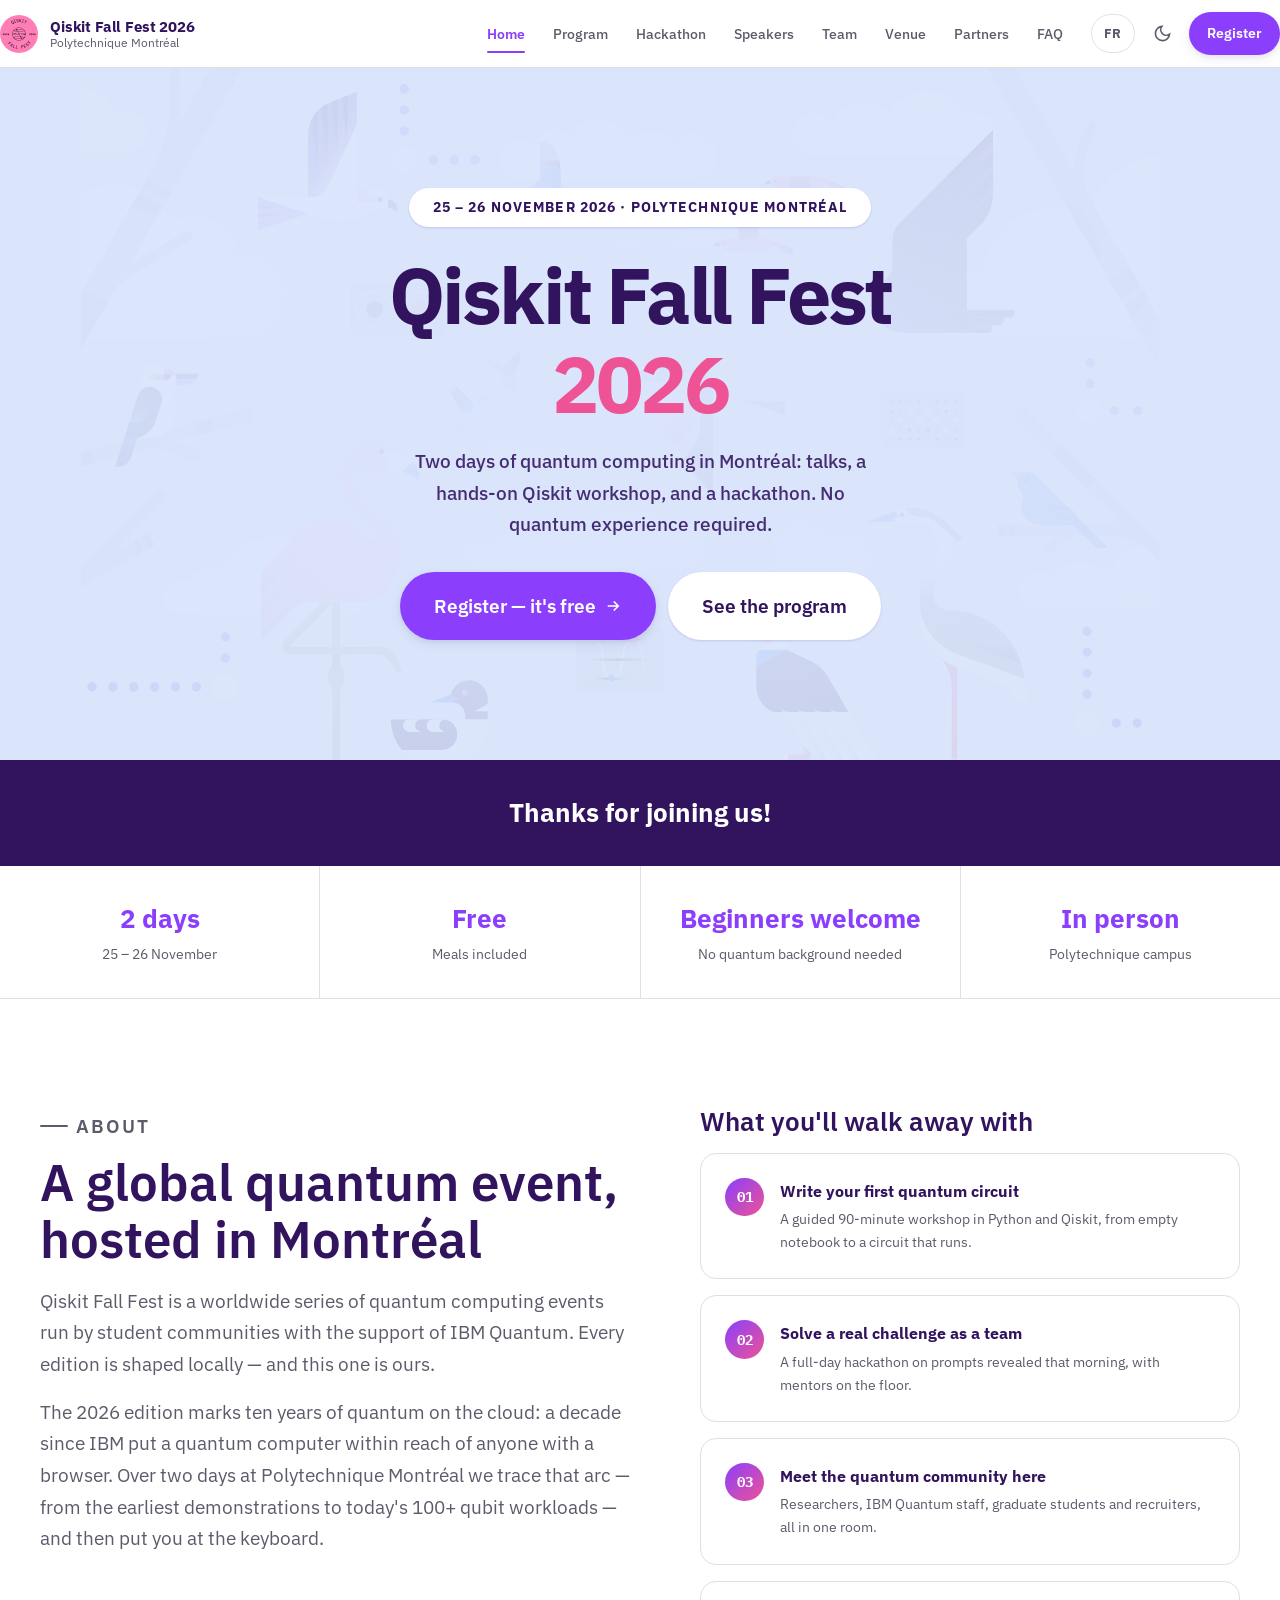
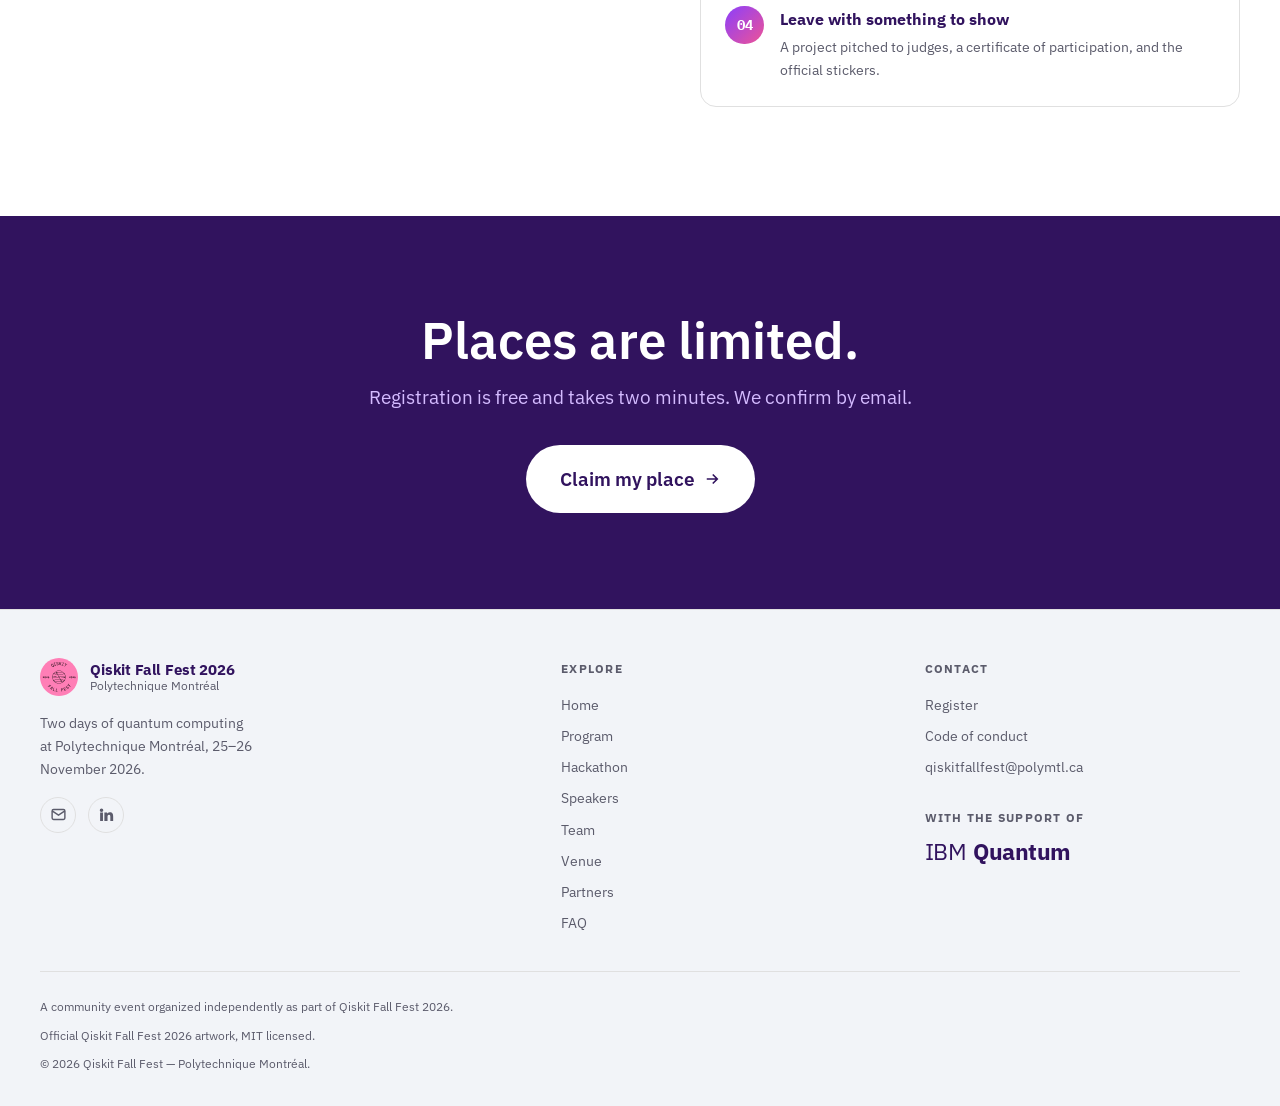
==== index.html @ 683245b4 "Qiskit Fall Fest 2026 — Polytechnique Montréal event site" ====
<!DOCTYPE html>
<html lang="fr">
<head>
<meta charset="utf-8">
<meta name="viewport" content="width=device-width, initial-scale=1">
<title>Qiskit Fall Fest 2026 — Polytechnique Montréal</title>
<meta name="description" content="Deux jours d'informatique quantique à Polytechnique Montréal, les 25 et 26 novembre 2026 : conférences, atelier Qiskit et hackathon. Gratuit, débutants bienvenus.">
<link rel="canonical" href="https://pkeyela.github.io/qiskit-fall-fest-2026/">

<meta property="og:type" content="website">
<meta property="og:site_name" content="Qiskit Fall Fest 2026 — Polytechnique Montréal">
<meta property="og:title" content="Qiskit Fall Fest 2026 — Polytechnique Montréal">
<meta property="og:description" content="25–26 novembre 2026. Conférences, atelier Qiskit et hackathon. Gratuit, débutants bienvenus.">
<meta property="og:url" content="https://pkeyela.github.io/qiskit-fall-fest-2026/">
<meta property="og:image" content="https://pkeyela.github.io/qiskit-fall-fest-2026/assets/img/og-image.png">
<meta property="og:image:width" content="1200">
<meta property="og:image:height" content="630">
<meta property="og:image:alt" content="Illustration officielle du Qiskit Fall Fest 2026 : des oiseaux stylisés en migration sur fond bleu pervenche.">
<meta property="og:locale" content="fr_CA">
<meta property="og:locale:alternate" content="en_CA">
<meta name="twitter:card" content="summary_large_image">
<meta name="twitter:title" content="Qiskit Fall Fest 2026 — Polytechnique Montréal">
<meta name="twitter:description" content="25–26 novembre 2026. Conférences, atelier Qiskit et hackathon. Gratuit.">
<meta name="twitter:image" content="https://pkeyela.github.io/qiskit-fall-fest-2026/assets/img/og-image.png">

<link rel="icon" href="favicon.ico" sizes="any">
<link rel="icon" type="image/png" sizes="32x32" href="assets/img/favicon-32.png">
<link rel="apple-touch-icon" href="assets/img/apple-touch-icon.png">
<link rel="manifest" href="site.webmanifest">
<meta name="theme-color" content="#31135e">

<link rel="preconnect" href="https://fonts.googleapis.com">
<link rel="preconnect" href="https://fonts.gstatic.com" crossorigin>
<link rel="stylesheet" href="https://fonts.googleapis.com/css2?family=IBM+Plex+Mono:wght@400;500;600&family=IBM+Plex+Sans:wght@400;500;600;700&display=swap">
<link rel="stylesheet" href="assets/css/tokens.css">
<link rel="stylesheet" href="assets/css/main.css">

<script type="application/ld+json">
{
  "@context": "https://schema.org",
  "@type": "Event",
  "name": "Qiskit Fall Fest 2026 — Polytechnique Montréal",
  "description": "Deux jours d'informatique quantique : conférences, atelier Qiskit pratique et hackathon.",
  "startDate": "2026-11-25T08:30:00-05:00",
  "endDate": "2026-11-26T18:00:00-05:00",
  "eventStatus": "https://schema.org/EventScheduled",
  "eventAttendanceMode": "https://schema.org/OfflineEventAttendanceMode",
  "image": "https://pkeyela.github.io/qiskit-fall-fest-2026/assets/img/og-image.png",
  "location": {
    "@type": "Place",
    "name": "Polytechnique Montréal",
    "address": {
      "@type": "PostalAddress",
      "streetAddress": "2500, chemin de Polytechnique",
      "addressLocality": "Montréal",
      "addressRegion": "QC",
      "postalCode": "H3T 1J4",
      "addressCountry": "CA"
    }
  },
  "organizer": { "@type": "Organization", "name": "Qiskit Fall Fest 2026 — Polytechnique Montréal" },
  "offers": {
    "@type": "Offer", "price": "0", "priceCurrency": "CAD",
    "availability": "https://schema.org/InStock",
    "url": "https://forms.cloud.microsoft/r/QdkYAQSThv",
    "validFrom": "2026-08-17T00:00:00-04:00"
  },
  "isAccessibleForFree": true,
  "inLanguage": ["fr-CA", "en-CA"]
}
</script>
</head>

<body>
<div id="site-header"></div>

<main id="main">

  <section class="hero">
    <img class="hero__bg" src="assets/img/hero.svg" alt="" aria-hidden="true" fetchpriority="high">
    <div class="hero__scrim" aria-hidden="true"></div>
    <div class="wrap hero__inner">
      <p class="hero__kicker" data-i18n="hero.kicker"></p>
      <h1 class="hero__title">
        <span data-i18n="hero.title1"></span>
        <span class="yr" data-i18n="hero.title2"></span>
      </h1>
      <p class="hero__lede" data-i18n="hero.lede"></p>
      <div class="hero__actions">
        <a class="btn btn--primary btn--lg" data-register href="#">
          <span data-i18n="hero.cta"></span>
          <svg class="arw" width="18" height="18" viewBox="0 0 24 24" fill="none" stroke="currentColor" stroke-width="2.2" aria-hidden="true"><path d="M5 12h14M13 6l6 6-6 6"/></svg>
        </a>
        <a class="btn btn--ghost btn--lg" href="program.html" data-i18n="hero.cta2"></a>
      </div>
    </div>
  </section>

  <section class="countdown" aria-labelledby="cd-title">
    <div class="wrap countdown__inner" id="countdown">
      <p class="countdown__label" id="cd-title" data-i18n="cd.title"></p>
      <div class="countdown__units">
        <div class="cd-unit"><span class="cd-unit__n" id="cd-d">—</span><span class="cd-unit__l" data-i18n="cd.days"></span></div>
        <div class="cd-unit"><span class="cd-unit__n" id="cd-h">—</span><span class="cd-unit__l" data-i18n="cd.hours"></span></div>
        <div class="cd-unit"><span class="cd-unit__n" id="cd-m">—</span><span class="cd-unit__l" data-i18n="cd.mins"></span></div>
        <div class="cd-unit"><span class="cd-unit__n" id="cd-s">—</span><span class="cd-unit__l" data-i18n="cd.secs"></span></div>
      </div>
    </div>
  </section>

  <ul class="facts">
    <li class="fact"><span class="fact__v" data-i18n="facts.days.v"></span><span class="fact__l" data-i18n="facts.days.l"></span></li>
    <li class="fact"><span class="fact__v" data-i18n="facts.cost.v"></span><span class="fact__l" data-i18n="facts.cost.l"></span></li>
    <li class="fact"><span class="fact__v" data-i18n="facts.level.v"></span><span class="fact__l" data-i18n="facts.level.l"></span></li>
    <li class="fact"><span class="fact__v" data-i18n="facts.place.v"></span><span class="fact__l" data-i18n="facts.place.l"></span></li>
  </ul>

  <section class="section">
    <div class="wrap">
      <div class="about__grid">
        <div class="about__body reveal">
          <p class="eyebrow" data-i18n="about.eyebrow"></p>
          <h2 class="section__title" data-i18n="about.title"></h2>
          <p data-i18n="about.p1"></p>
          <p data-i18n="about.p2"></p>
        </div>
        <div class="reveal">
          <h3 class="card__t" data-i18n="about.outcomes.title"></h3>
          <ul class="outcomes">
            <li class="outcome"><span class="outcome__n">01</span><div><p class="outcome__t" data-i18n="about.o1.t"></p><p class="outcome__d" data-i18n="about.o1.d"></p></div></li>
            <li class="outcome"><span class="outcome__n">02</span><div><p class="outcome__t" data-i18n="about.o2.t"></p><p class="outcome__d" data-i18n="about.o2.d"></p></div></li>
            <li class="outcome"><span class="outcome__n">03</span><div><p class="outcome__t" data-i18n="about.o3.t"></p><p class="outcome__d" data-i18n="about.o3.d"></p></div></li>
            <li class="outcome"><span class="outcome__n">04</span><div><p class="outcome__t" data-i18n="about.o4.t"></p><p class="outcome__d" data-i18n="about.o4.d"></p></div></li>
          </ul>
        </div>
      </div>
    </div>
  </section>

</main>

<div id="site-footer"></div>

<script src="assets/js/content.js"></script>
<script src="assets/js/layout.js"></script>
<script src="assets/js/i18n.js"></script>
<script src="assets/js/main.js"></script>
</body>
</html>
---- assets/css/tokens.css ----
/* =========================================================================
   Qiskit Fall Fest 2026 — Polytechnique Montréal
   Design tokens.  Palette extracted directly from the official 2026
   illustration set (IBM Carbon), so the site is continuous with the artwork.
   ========================================================================= */

:root {
  /* ---- Brand ramp (from the official SVGs) ---------------------------- */
  --ff-purple-90: #31135e;   /* primary — headings, hero type            */
  --ff-purple-80: #451b83;
  --ff-purple-70: #6929c4;
  --ff-purple-60: #8b3ffc;   /* interactive purple                       */
  --ff-purple-50: #a56eff;
  --ff-purple-40: #be95ff;
  --ff-purple-30: #d4bbff;

  --ff-magenta-60: #ee5396;
  --ff-pink-50:    #ff7eb6;  /* signature accent                         */
  --ff-pink-40:    #ffafd2;
  --ff-pink-30:    #f5abd8;

  --ff-blue-60: #0f62fe;     /* IBM blue                                 */
  --ff-blue-50: #4589ff;
  --ff-peri-60: #9daede;
  --ff-peri-40: #bdcdef;
  --ff-peri-20: #dae5fc;     /* hero ground                              */

  --ff-gray-90: #343a3f;
  --ff-gray-50: #a8a8a8;
  --ff-gray-20: #e0e0e0;
  --ff-gray-10: #f4f4f4;
  --ff-cool-10: #f2f4f8;
  --ff-white:   #ffffff;

  /* ---- Semantic (light) ------------------------------------------------ */
  --bg:            var(--ff-white);
  --bg-alt:        var(--ff-cool-10);
  --bg-sunken:     var(--ff-peri-20);
  --bg-inverse:    var(--ff-purple-90);
  --surface:       var(--ff-white);
  --surface-hover: var(--ff-gray-10);

  --text:          var(--ff-purple-90);
  --text-muted:    #5b5b6b;
  --text-inverse:  var(--ff-white);
  --text-on-accent:var(--ff-white);

  --border:        var(--ff-gray-20);
  --border-strong: var(--ff-peri-60);

  --accent:        var(--ff-purple-60);
  --accent-hover:  var(--ff-purple-70);
  --accent-2:      var(--ff-magenta-60);
  --accent-3:      var(--ff-blue-60);

  --focus:         var(--ff-blue-60);

  --day1:          var(--ff-purple-60);
  --day2:          var(--ff-magenta-60);

  /* ---- Type ------------------------------------------------------------ */
  --font-sans: "IBM Plex Sans", "Segoe UI", system-ui, -apple-system, sans-serif;
  --font-mono: "IBM Plex Mono", ui-monospace, "Cascadia Code", Consolas, monospace;

  /* Fluid scale — clamp(min, preferred, max) */
  --fs-xs:   0.78rem;
  --fs-sm:   0.875rem;
  --fs-base: 1rem;
  --fs-md:   clamp(1.05rem, 0.99rem + 0.3vw, 1.2rem);
  --fs-lg:   clamp(1.25rem, 1.1rem + 0.7vw, 1.6rem);
  --fs-xl:   clamp(1.6rem, 1.3rem + 1.4vw, 2.3rem);
  --fs-2xl:  clamp(2rem, 1.5rem + 2.4vw, 3.2rem);
  --fs-3xl:  clamp(2.5rem, 1.6rem + 4.2vw, 5rem);

  --lh-tight: 1.12;
  --lh-snug:  1.3;
  --lh-body:  1.65;

  /* ---- Space (4px base) ------------------------------------------------ */
  --sp-1: 0.25rem;  --sp-2: 0.5rem;   --sp-3: 0.75rem;  --sp-4: 1rem;
  --sp-5: 1.5rem;   --sp-6: 2rem;     --sp-7: 3rem;     --sp-8: 4rem;
  --sp-9: 6rem;     --sp-10: 8rem;

  --section-y: clamp(3.5rem, 2rem + 6vw, 7rem);

  /* ---- Shape & depth --------------------------------------------------- */
  --r-sm: 4px;  --r-md: 8px;  --r-lg: 16px;  --r-xl: 24px;  --r-pill: 999px;

  --shadow-sm: 0 1px 2px rgba(49, 19, 94, .06), 0 1px 3px rgba(49, 19, 94, .08);
  --shadow-md: 0 4px 12px rgba(49, 19, 94, .08), 0 2px 4px rgba(49, 19, 94, .06);
  --shadow-lg: 0 12px 32px rgba(49, 19, 94, .12), 0 4px 8px rgba(49, 19, 94, .06);

  --maxw: 1200px;
  --maxw-prose: 68ch;

  --ease: cubic-bezier(.2, .7, .3, 1);
  --dur: 220ms;

  --header-h: 68px;
}

/* ---- Dark theme --------------------------------------------------------
   Explicit choice wins; otherwise follow the OS.  Every token below is a
   REDEFINITION of one declared above, so nothing is dark-only.            */
@media (prefers-color-scheme: dark) {
  :root:not([data-theme="light"]) {
    --bg:            #16091f;
    --bg-alt:        #1e0f2b;
    --bg-sunken:     #241338;
    --bg-inverse:    #0d0514;
    --surface:       #22112f;
    --surface-hover: #2d1740;

    --text:          #f2ecff;
    --text-muted:    #b6a8c9;
    --text-inverse:  #16091f;

    --border:        #3b2352;
    --border-strong: var(--ff-purple-50);

    --accent:        var(--ff-purple-50);
    --accent-hover:  var(--ff-purple-40);
    --accent-2:      var(--ff-pink-50);
    --accent-3:      var(--ff-blue-50);

    --focus:         var(--ff-pink-50);

    --day1:          var(--ff-purple-50);
    --day2:          var(--ff-pink-50);

    --shadow-sm: 0 1px 2px rgba(0, 0, 0, .4);
    --shadow-md: 0 4px 12px rgba(0, 0, 0, .45);
    --shadow-lg: 0 12px 32px rgba(0, 0, 0, .55);
  }
}

:root[data-theme="dark"] {
  --bg:            #16091f;
  --bg-alt:        #1e0f2b;
  --bg-sunken:     #241338;
  --bg-inverse:    #0d0514;
  --surface:       #22112f;
  --surface-hover: #2d1740;

  --text:          #f2ecff;
  --text-muted:    #b6a8c9;
  --text-inverse:  #16091f;

  --border:        #3b2352;
  --border-strong: var(--ff-purple-50);

  --accent:        var(--ff-purple-50);
  --accent-hover:  var(--ff-purple-40);
  --accent-2:      var(--ff-pink-50);
  --accent-3:      var(--ff-blue-50);

  --focus:         var(--ff-pink-50);

  --day1:          var(--ff-purple-50);
  --day2:          var(--ff-pink-50);

  --shadow-sm: 0 1px 2px rgba(0, 0, 0, .4);
  --shadow-md: 0 4px 12px rgba(0, 0, 0, .45);
  --shadow-lg: 0 12px 32px rgba(0, 0, 0, .55);
}
---- assets/css/main.css ----
/* =========================================================================
   Qiskit Fall Fest 2026 — Polytechnique Montréal
   Main stylesheet.  Depends on tokens.css.
   ========================================================================= */

/* ---------- Reset ------------------------------------------------------- */
*, *::before, *::after { box-sizing: border-box; }
* { margin: 0; }
html { -webkit-text-size-adjust: 100%; scroll-behavior: smooth; scroll-padding-top: calc(var(--header-h) + 1rem); }
img, svg, video, iframe { display: block; max-width: 100%; }
img, svg, video { height: auto; }
input, button, textarea, select { font: inherit; color: inherit; }
button { background: none; border: 0; cursor: pointer; }
a { color: inherit; }
ul, ol { list-style: none; padding: 0; }
h1, h2, h3, h4 { text-wrap: balance; line-height: var(--lh-tight); font-weight: 600; }
p { text-wrap: pretty; }

body {
  font-family: var(--font-sans);
  font-size: var(--fs-base);
  line-height: var(--lh-body);
  color: var(--text);
  background: var(--bg);
  -webkit-font-smoothing: antialiased;
  overflow-x: hidden;
  display: flex; flex-direction: column; min-height: 100dvh;
}
main { flex: 1 0 auto; }

/* ---------- Accessibility ---------------------------------------------- */
:focus-visible { outline: 3px solid var(--focus); outline-offset: 2px; border-radius: var(--r-sm); }
:focus:not(:focus-visible) { outline: none; }

.skip-link {
  position: absolute; left: 0; top: 0; z-index: 200;
  transform: translateY(-120%);
  background: var(--accent); color: #fff;
  padding: var(--sp-3) var(--sp-5);
  font-weight: 600; text-decoration: none;
  border-radius: 0 0 var(--r-md) 0;
  transition: transform var(--dur) var(--ease);
}
.skip-link:focus { transform: translateY(0); }

.sr-only {
  position: absolute; width: 1px; height: 1px; padding: 0;
  overflow: hidden; clip: rect(0 0 0 0); white-space: nowrap; border: 0;
}

/* ---------- Layout ------------------------------------------------------ */
.wrap { width: min(100% - 2.5rem, var(--maxw)); margin-inline: auto; }
.section { padding-block: var(--section-y); position: relative; }
.section--alt { background: var(--bg-alt); }
.section--sunken { background: var(--bg-sunken); }
.section--tight { padding-block: var(--sp-7); }
.prose { max-width: var(--maxw-prose); }

.eyebrow {
  display: inline-flex; align-items: center; gap: var(--sp-2);
  font-size: var(--fs-sm); font-weight: 600; letter-spacing: .1em;
  text-transform: uppercase; color: var(--accent-2);
  margin-bottom: var(--sp-3);
}
.eyebrow::before { content: ""; width: 1.75rem; height: 2px; background: currentColor; border-radius: 2px; }

.section__title { font-size: var(--fs-2xl); margin-bottom: var(--sp-4); }
.section__lede { font-size: var(--fs-md); color: var(--text-muted); max-width: var(--maxw-prose); }
.section__head { margin-bottom: var(--sp-7); }

/* ---------- Buttons ----------------------------------------------------- */
.btn {
  display: inline-flex; align-items: center; justify-content: center; gap: var(--sp-2);
  padding: var(--sp-3) var(--sp-5);
  font-weight: 600; font-size: var(--fs-base);
  text-decoration: none; border-radius: var(--r-pill);
  border: 2px solid transparent;
  transition: background var(--dur) var(--ease), color var(--dur) var(--ease),
              transform var(--dur) var(--ease), box-shadow var(--dur) var(--ease),
              border-color var(--dur) var(--ease);
  white-space: nowrap;
}
.btn:hover { transform: translateY(-2px); }
.btn:active { transform: translateY(0); }
.btn--primary { background: var(--accent); color: #fff; box-shadow: var(--shadow-md); }
.btn--primary:hover { background: var(--accent-hover); box-shadow: var(--shadow-lg); }
.btn--ghost { border-color: var(--border-strong); color: var(--text); background: var(--surface); }
.btn--ghost:hover { background: var(--text); color: var(--bg); border-color: var(--text); }
.btn--on-dark { background: #fff; color: var(--ff-purple-90); }
.btn--on-dark:hover { background: var(--ff-pink-40); color: var(--ff-purple-90); }
.btn--lg { padding: var(--sp-4) var(--sp-6); font-size: var(--fs-md); }
.btn--sm { padding: var(--sp-2) var(--sp-4); font-size: var(--fs-sm); }
.btn .arw { transition: transform var(--dur) var(--ease); }
.btn:hover .arw { transform: translateX(3px); }

/* ---------- Header ------------------------------------------------------ */
.header {
  position: sticky; top: 0; z-index: 100;
  height: var(--header-h);
  display: flex; align-items: center;
  background: color-mix(in srgb, var(--bg) 88%, transparent);
  backdrop-filter: blur(14px) saturate(1.4);
  -webkit-backdrop-filter: blur(14px) saturate(1.4);
  border-bottom: 1px solid var(--border);
  transition: box-shadow var(--dur) var(--ease);
}
.header.is-stuck { box-shadow: var(--shadow-sm); }
.header__inner { display: flex; align-items: center; gap: var(--sp-5); width: 100%; }

.brand { display: flex; align-items: center; gap: var(--sp-3); text-decoration: none; flex-shrink: 0; }
/* The badge is a circular vector with transparent corners — no background,
   no border-radius, nothing behind it. */
.brand__mark { width: 38px; height: 38px; background: none; border: 0; }
.brand__txt { display: flex; flex-direction: column; line-height: 1.15; }
.brand__t { font-weight: 700; font-size: 0.95rem; letter-spacing: -.01em; }
.brand__s { font-size: 0.72rem; color: var(--text-muted); }
.brand--footer { margin-bottom: var(--sp-4); }

.nav { margin-left: auto; display: flex; align-items: center; gap: var(--sp-4); }
.nav__list { display: flex; align-items: center; gap: var(--sp-1); }
.nav__tools { display: flex; align-items: center; gap: var(--sp-2); }
.nav__link {
  display: block; padding: var(--sp-2) var(--sp-3);
  font-size: 0.9rem; font-weight: 500; text-decoration: none;
  border-radius: var(--r-sm); color: var(--text-muted);
  transition: color var(--dur) var(--ease), background var(--dur) var(--ease);
  position: relative;
}
.nav__link:hover { color: var(--text); background: var(--surface-hover); }
.nav__link[aria-current="page"] { color: var(--accent); font-weight: 600; }
.nav__link[aria-current="page"]::after {
  content: ""; position: absolute; left: var(--sp-3); right: var(--sp-3); bottom: 0;
  height: 2px; border-radius: 2px; background: var(--accent);
}

.icon-btn {
  display: grid; place-items: center;
  width: 38px; height: 38px; border-radius: var(--r-pill);
  color: var(--text-muted);
  transition: background var(--dur) var(--ease), color var(--dur) var(--ease);
}
.icon-btn:hover { background: var(--surface-hover); color: var(--text); }

.lang-btn {
  font-size: 0.8rem; font-weight: 700; letter-spacing: .04em;
  padding: var(--sp-2) var(--sp-3); border-radius: var(--r-pill);
  border: 1.5px solid var(--border); color: var(--text-muted);
  transition: all var(--dur) var(--ease);
}
.lang-btn:hover { border-color: var(--accent); color: var(--accent); }
.burger { display: none; }

/* =========================================================================
   HERO  — legibility first.
   The illustration is a faint TEXTURE, not a competing image: it sits at low
   opacity under a solid wash, and the type sits on its own calm panel.
   ========================================================================= */
.hero {
  position: relative;
  background: var(--hero-ground, var(--ff-peri-20));
  overflow: hidden; isolation: isolate;
  padding-block: clamp(3.5rem, 2rem + 7vw, 7.5rem);
}
.hero__bg {
  position: absolute; inset: 0; z-index: -3;
  width: 100%; height: 100%; object-fit: cover; object-position: center;
  opacity: .30;                       /* ← was fully opaque; this is the fix */
  filter: saturate(.85);
}
.hero__scrim {
  position: absolute; inset: 0; z-index: -2;
  background:
    radial-gradient(120% 90% at 50% 45%,
      color-mix(in srgb, var(--hero-ground, var(--ff-peri-20)) 96%, transparent) 0%,
      color-mix(in srgb, var(--hero-ground, var(--ff-peri-20)) 72%, transparent) 52%,
      color-mix(in srgb, var(--hero-ground, var(--ff-peri-20)) 40%, transparent) 100%);
}
.hero__inner { text-align: center; position: relative; }

.hero__kicker {
  display: inline-block;
  font-size: var(--fs-sm); font-weight: 700; letter-spacing: .08em;
  text-transform: uppercase;
  color: var(--ff-purple-90);
  background: #fff;
  padding: var(--sp-2) var(--sp-5); border-radius: var(--r-pill);
  box-shadow: var(--shadow-sm);
  margin-bottom: var(--sp-5);
}
.hero__title {
  font-size: var(--fs-3xl); font-weight: 700; letter-spacing: -.035em;
  color: var(--ff-purple-90); margin-bottom: var(--sp-4);
}
.hero__title span { display: block; }
.hero__title .yr { color: var(--ff-magenta-60); }
.hero__lede {
  font-size: var(--fs-md);
  color: color-mix(in srgb, var(--ff-purple-90) 88%, transparent);
  max-width: 44ch; margin: 0 auto var(--sp-6); font-weight: 500;
}
.hero__actions { display: flex; flex-wrap: wrap; gap: var(--sp-3); justify-content: center; }
.hero .btn--ghost { color: var(--ff-purple-90); background: #fff; border-color: transparent; box-shadow: var(--shadow-sm); }
.hero .btn--ghost:hover { background: var(--ff-purple-90); color: #fff; }

/* Dark theme: dim the artwork much further and swap the ground. */
:root[data-theme="dark"] .hero { --hero-ground: #1b0c26; }
:root[data-theme="dark"] .hero__bg { opacity: .16; }
:root[data-theme="dark"] .hero__kicker { background: var(--surface); color: var(--text); }
:root[data-theme="dark"] .hero__title { color: var(--text); }
:root[data-theme="dark"] .hero__title .yr { color: var(--ff-pink-50); }
:root[data-theme="dark"] .hero__lede { color: var(--text-muted); }
:root[data-theme="dark"] .hero .btn--ghost { background: var(--surface); color: var(--text); }
@media (prefers-color-scheme: dark) {
  :root:not([data-theme="light"]) .hero { --hero-ground: #1b0c26; }
  :root:not([data-theme="light"]) .hero__bg { opacity: .16; }
  :root:not([data-theme="light"]) .hero__kicker { background: var(--surface); color: var(--text); }
  :root:not([data-theme="light"]) .hero__title { color: var(--text); }
  :root:not([data-theme="light"]) .hero__title .yr { color: var(--ff-pink-50); }
  :root:not([data-theme="light"]) .hero__lede { color: var(--text-muted); }
  :root:not([data-theme="light"]) .hero .btn--ghost { background: var(--surface); color: var(--text); }
}

/* ---------- Page hero (sub-pages) --------------------------------------- */
.page-hero {
  position: relative; overflow: hidden; isolation: isolate;
  background: var(--bg-alt);
  border-bottom: 1px solid var(--border);
  padding-block: clamp(2.5rem, 1.5rem + 4vw, 4.5rem);
}
.page-hero__bg {
  position: absolute; inset: 0; z-index: -2;
  width: 100%; height: 100%; object-fit: cover; opacity: .12;
}
.page-hero h1 { font-size: var(--fs-2xl); margin-bottom: var(--sp-3); }
.page-hero .section__lede { margin-bottom: 0; }

/* ---------- Countdown --------------------------------------------------- */
.countdown { background: var(--bg-inverse); color: #fff; padding-block: var(--sp-6); }
.countdown__inner { display: flex; flex-wrap: wrap; align-items: center; justify-content: center; gap: var(--sp-4) var(--sp-7); }
.countdown__label { font-size: var(--fs-sm); letter-spacing: .1em; text-transform: uppercase; color: var(--ff-pink-40); font-weight: 700; }
.countdown__done { font-size: var(--fs-lg); font-weight: 700; color: #fff; }
.countdown__units { display: flex; gap: var(--sp-5); }
.cd-unit { text-align: center; min-width: 4.2rem; }
.cd-unit__n {
  display: block; font-family: var(--font-mono);
  font-size: clamp(1.7rem, 1.2rem + 1.8vw, 2.6rem); font-weight: 600;
  line-height: 1; font-variant-numeric: tabular-nums;
}
.cd-unit__l { font-size: var(--fs-xs); text-transform: uppercase; letter-spacing: .08em; color: var(--ff-purple-30); }

/* ---------- Facts ------------------------------------------------------- */
.facts { display: grid; grid-template-columns: repeat(auto-fit, minmax(210px, 1fr)); gap: 1px; background: var(--border); border-bottom: 1px solid var(--border); }
.fact { background: var(--bg); padding: var(--sp-6) var(--sp-5); text-align: center; }
.fact__v { font-size: var(--fs-lg); font-weight: 700; color: var(--accent); display: block; }
.fact__l { font-size: var(--fs-sm); color: var(--text-muted); }

/* ---------- About / outcomes -------------------------------------------- */
.about__grid { display: grid; gap: var(--sp-7); grid-template-columns: 1fr; }
@media (min-width: 900px) { .about__grid { grid-template-columns: 1.05fr .95fr; gap: var(--sp-8); } }
.about__body p + p { margin-top: var(--sp-4); }
.about__body p { font-size: var(--fs-md); color: var(--text-muted); }

.outcomes { display: grid; gap: var(--sp-4); }
.outcome {
  display: grid; grid-template-columns: auto 1fr; gap: var(--sp-4);
  padding: var(--sp-5); background: var(--surface);
  border: 1px solid var(--border); border-radius: var(--r-lg);
  transition: transform var(--dur) var(--ease), box-shadow var(--dur) var(--ease), border-color var(--dur) var(--ease);
}
.outcome:hover { transform: translateY(-3px); box-shadow: var(--shadow-md); border-color: var(--border-strong); }
.outcome__n {
  display: grid; place-items: center;
  width: 2.4rem; height: 2.4rem; border-radius: var(--r-pill);
  background: linear-gradient(135deg, var(--ff-purple-60), var(--ff-magenta-60));
  color: #fff; font-weight: 700; font-family: var(--font-mono); font-size: 0.9rem;
}
.outcome__t { font-size: var(--fs-base); font-weight: 700; margin-bottom: var(--sp-1); }
.outcome__d { font-size: var(--fs-sm); color: var(--text-muted); }

/* ---------- Program ----------------------------------------------------- */
.days { display: grid; gap: var(--sp-8); grid-template-columns: 1fr; }
@media (min-width: 1000px) { .days { grid-template-columns: 1fr 1fr; gap: var(--sp-7); } }

.day { --dc: var(--accent); }
.day--1 { --dc: var(--day1); }
.day--2 { --dc: var(--day2); }
.day__title {
  font-size: var(--fs-lg); margin-bottom: var(--sp-5);
  display: flex; align-items: center; gap: var(--sp-3); flex-wrap: wrap;
  padding-bottom: var(--sp-3); border-bottom: 2px solid var(--dc);
}
.day__title::before { content: ""; width: 11px; height: 11px; border-radius: 50%; background: var(--dc); flex-shrink: 0; }

.timeline { position: relative; }
.slot {
  display: grid; gap: var(--sp-2) var(--sp-5);
  grid-template-columns: 1fr;
  padding: var(--sp-4) var(--sp-4) var(--sp-4) var(--sp-6);
  border-left: 2px solid var(--border);
  position: relative;
  transition: background var(--dur) var(--ease);
}
.slot:hover { background: var(--surface-hover); }
.slot::before {
  content: ""; position: absolute; left: -7px; top: calc(var(--sp-4) + .5rem);
  width: 12px; height: 12px; border-radius: 50%;
  background: var(--bg); border: 3px solid var(--dc);
}
.slot--break::before { border-color: var(--ff-gray-50); }
.slot--break .slot__t { color: var(--text-muted); font-weight: 600; }
@media (min-width: 620px) { .slot { grid-template-columns: 8.5rem 1fr; align-items: start; } }

.slot__time { padding-top: .1rem; }
.slot__hrs {
  display: block; font-family: var(--font-mono); font-size: var(--fs-sm);
  font-weight: 500; font-variant-numeric: tabular-nums; color: var(--text);
}
.slot__dur { display: block; font-size: var(--fs-xs); color: var(--text-muted); }
.slot__tags { display: flex; flex-wrap: wrap; gap: var(--sp-2); margin-bottom: var(--sp-2); }
.slot__t { font-size: var(--fs-base); font-weight: 700; margin-bottom: var(--sp-1); }
.slot__d { font-size: var(--fs-sm); color: var(--text-muted); }

.chip {
  display: inline-block; font-size: var(--fs-xs); font-weight: 700;
  letter-spacing: .05em; text-transform: uppercase;
  padding: .1rem var(--sp-2); border-radius: var(--r-sm);
  background: color-mix(in srgb, var(--dc, var(--accent)) 15%, transparent);
  color: var(--dc, var(--accent));
}
.chip--tbc { background: color-mix(in srgb, var(--ff-magenta-60) 16%, transparent); color: var(--ff-magenta-60); }
:root[data-theme="dark"] .chip--tbc { color: var(--ff-pink-50); }

/* ---------- Add-to-calendar menu ---------------------------------------- */
.cal { position: relative; display: inline-block; }
.cal__list {
  position: absolute; top: calc(100% + var(--sp-2)); left: 0; z-index: 50;
  min-width: 16rem; padding: var(--sp-2);
  background: var(--surface); border: 1px solid var(--border);
  border-radius: var(--r-md); box-shadow: var(--shadow-lg);
}
.cal__list li + li { margin-top: 2px; }
.cal__item {
  display: flex; align-items: center; gap: var(--sp-3); width: 100%;
  padding: var(--sp-3) var(--sp-3); border-radius: var(--r-sm);
  font-size: var(--fs-sm); text-align: left; text-decoration: none; color: var(--text);
  transition: background var(--dur) var(--ease);
}
.cal__item:hover { background: var(--surface-hover); }
.cal__item svg { flex-shrink: 0; color: var(--accent); }

/* ---------- Cards / hackathon ------------------------------------------- */
.grid-2 { display: grid; gap: var(--sp-6); grid-template-columns: 1fr; }
@media (min-width: 860px) { .grid-2 { grid-template-columns: 1fr 1fr; } }
.card { background: var(--surface); border: 1px solid var(--border); border-radius: var(--r-lg); padding: var(--sp-6); }
.card__t { font-size: var(--fs-lg); margin-bottom: var(--sp-4); }
.ticks li { display: grid; grid-template-columns: auto 1fr; gap: var(--sp-3); padding-block: var(--sp-2); font-size: var(--fs-sm); }
.ticks svg { color: var(--accent-2); margin-top: .35rem; }

.criteria { display: grid; gap: var(--sp-4); grid-template-columns: repeat(auto-fit, minmax(150px, 1fr)); }
.crit { padding: var(--sp-4); border-radius: var(--r-md); background: var(--bg-alt); border: 1px solid var(--border); }
.crit__t { font-size: var(--fs-sm); font-weight: 700; margin-bottom: var(--sp-1); }
.crit__d { font-size: var(--fs-xs); color: var(--text-muted); }

.callout {
  margin-top: var(--sp-5); padding: var(--sp-4) var(--sp-5);
  border-left: 4px solid var(--accent-2); border-radius: 0 var(--r-md) var(--r-md) 0;
  background: color-mix(in srgb, var(--accent-2) 8%, transparent);
  font-size: var(--fs-sm);
}

/* ---------- People ------------------------------------------------------ */
.people { display: grid; gap: var(--sp-5); grid-template-columns: repeat(auto-fill, minmax(180px, 1fr)); }
.person { text-align: center; }
.person__link { text-decoration: none; display: block; }
.person__media {
  position: relative; width: 100%; aspect-ratio: 1;
  border-radius: var(--r-lg); overflow: hidden;
  margin-bottom: var(--sp-3);
  border: 1px solid var(--border);
  background: var(--surface);
}
.person__media img { width: 100%; height: 100%; object-fit: cover; }
.person__media--ph {
  background: linear-gradient(145deg, var(--ff-purple-60), var(--ff-magenta-60));
  border-color: transparent;
}
.person__media--ph img {
  object-fit: contain; padding: 24%;
  filter: brightness(0) invert(1);   /* black silhouette → clean white */
  opacity: .78;
}
.person__link:hover .person__media { border-color: var(--accent); box-shadow: var(--shadow-md); }
.person__n { font-size: var(--fs-base); font-weight: 700; }
.person__n--tba { color: var(--text-muted); font-weight: 600; font-style: italic; }
.person__r { font-size: var(--fs-sm); color: var(--text-muted); }

/* ---------- Venue ------------------------------------------------------- */
.venue__grid { display: grid; gap: var(--sp-7); grid-template-columns: 1fr; }
@media (min-width: 900px) { .venue__grid { grid-template-columns: 1fr 1fr; align-items: start; } }
.addr { font-style: normal; font-size: var(--fs-md); line-height: 1.5; margin-bottom: var(--sp-5); }
.travel { display: grid; gap: var(--sp-4); }
.travel__i { display: grid; grid-template-columns: auto 1fr; gap: var(--sp-4); }
.travel__ico { display: grid; place-items: center; width: 2.3rem; height: 2.3rem; border-radius: var(--r-md); background: var(--bg-alt); color: var(--accent); }
.travel__t { font-weight: 700; font-size: var(--fs-sm); }
.travel__d { font-size: var(--fs-sm); color: var(--text-muted); }
.map-embed { width: 100%; aspect-ratio: 4/3; border: 0; border-radius: var(--r-lg); box-shadow: var(--shadow-md); background: var(--bg-alt); }

/* ---------- Partners ---------------------------------------------------- */
.logos { display: flex; flex-wrap: wrap; gap: var(--sp-5); align-items: center; }
.logos a, .logos div { display: grid; place-items: center; min-width: 150px; min-height: 74px; padding: var(--sp-4); background: var(--surface); border: 1px solid var(--border); border-radius: var(--r-md); }
.logos img { max-height: 44px; width: auto; }

.tba {
  display: grid; place-items: center; gap: var(--sp-4);
  padding: var(--sp-8) var(--sp-5); text-align: center;
  border: 2px dashed var(--border); border-radius: var(--r-lg);
  color: var(--text-muted);
}
.tba img { width: 92px; opacity: .85; }

.spon-cta {
  margin-top: var(--sp-7); padding: var(--sp-7);
  border-radius: var(--r-xl); text-align: center;
  background: linear-gradient(135deg, var(--ff-purple-70), var(--ff-magenta-60));
  color: #fff;
}
.spon-cta h2, .spon-cta h3 { font-size: var(--fs-xl); margin-bottom: var(--sp-2); }
.spon-cta p { opacity: .93; margin-bottom: var(--sp-5); max-width: 52ch; margin-inline: auto; }

/* ---------- FAQ --------------------------------------------------------- */
.faq { max-width: 62rem; }
.faq details { border-bottom: 1px solid var(--border); }
.faq summary {
  display: flex; align-items: center; justify-content: space-between; gap: var(--sp-4);
  padding: var(--sp-5) 0; cursor: pointer; list-style: none;
  font-size: var(--fs-md); font-weight: 600;
  transition: color var(--dur) var(--ease);
}
.faq summary::-webkit-details-marker { display: none; }
.faq summary:hover { color: var(--accent); }
.faq summary::after {
  content: ""; flex-shrink: 0; width: 11px; height: 11px;
  border-right: 2.5px solid currentColor; border-bottom: 2.5px solid currentColor;
  transform: rotate(45deg) translate(-2px, -2px);
  transition: transform var(--dur) var(--ease);
}
.faq details[open] summary::after { transform: rotate(225deg) translate(-2px, -2px); }
.faq details p { padding-bottom: var(--sp-5); color: var(--text-muted); max-width: var(--maxw-prose); }

/* ---------- Final CTA --------------------------------------------------- */
.cta { text-align: center; background: var(--bg-inverse); color: #fff; padding-block: var(--sp-9); }
.cta h2 { font-size: var(--fs-2xl); margin-bottom: var(--sp-3); }
.cta p { color: var(--ff-purple-30); margin-bottom: var(--sp-6); font-size: var(--fs-md); }

/* ---------- Footer ------------------------------------------------------ */
.footer { background: var(--bg-alt); border-top: 1px solid var(--border); padding-block: var(--sp-7) var(--sp-6); font-size: var(--fs-sm); }
.footer__top { display: grid; gap: var(--sp-6); grid-template-columns: 1fr; margin-bottom: var(--sp-6); }
@media (min-width: 760px) { .footer__top { grid-template-columns: 1.5fr 1fr 1fr; gap: var(--sp-7); } }
.footer__h { font-size: var(--fs-xs); font-weight: 700; letter-spacing: .1em; text-transform: uppercase; color: var(--text-muted); margin-bottom: var(--sp-3); }
.footer__tag { color: var(--text-muted); max-width: 34ch; }
.footer a { color: var(--text-muted); text-decoration: none; transition: color var(--dur) var(--ease); }
.footer a:hover { color: var(--accent); text-decoration: underline; }
.footer .brand a, .footer .brand__t { color: var(--text); }
.footer__links li { padding-block: var(--sp-1); }
.footer__bot { border-top: 1px solid var(--border); padding-top: var(--sp-5); color: var(--text-muted); display: grid; gap: var(--sp-2); }
.footer__bot p { font-size: var(--fs-xs); }
.socials { display: flex; gap: var(--sp-3); margin-top: var(--sp-4); }
.socials a { display: grid; place-items: center; width: 36px; height: 36px; border-radius: var(--r-pill); border: 1px solid var(--border); }
.socials a:hover { border-color: var(--accent); color: var(--accent); }

/* ---------- IBM Quantum lockup ------------------------------------------
   The "IBM Quantum" wordmark, set in IBM Plex Sans. Permitted by the Fall
   Fest branding rules. The standalone 8-bar IBM logo is NOT used anywhere.
   ---------------------------------------------------------------------- */
.ibmq-wrap { display: inline-block; }
.ibmq-link {
  display: inline-block; text-decoration: none;
  border-radius: var(--r-sm);
  transition: opacity var(--dur) var(--ease);
}
.ibmq-link:hover { opacity: .7; text-decoration: none; }
.ibmq {
  display: inline-flex; align-items: baseline; gap: .28em;
  font-family: var(--font-sans);
  font-size: 1.45rem; line-height: 1; color: var(--text);
  white-space: nowrap;
}
/* The footer's generic link colour must not win over the lockup. */
.footer .ibmq-link, .footer .ibmq-link:hover { color: var(--text); }
.ibmq__ibm { font-weight: 400; letter-spacing: -.012em; }
.ibmq__q   { font-weight: 700; letter-spacing: -.022em; }

/* ---------- Mobile nav -------------------------------------------------- */
@media (max-width: 1100px) {
  .burger { display: grid; }
  .nav__list {
    position: fixed; inset: var(--header-h) 0 auto 0;
    flex-direction: column; align-items: stretch; gap: 0;
    background: var(--bg); border-bottom: 1px solid var(--border);
    padding: var(--sp-3) var(--sp-5) var(--sp-5);
    box-shadow: var(--shadow-lg);
    transform: translateY(-130%);
    transition: transform 300ms var(--ease);
    max-height: calc(100dvh - var(--header-h)); overflow-y: auto;
  }
  .nav__list.is-open { transform: translateY(0); }
  .nav__link { padding: var(--sp-4) var(--sp-2); font-size: var(--fs-md); border-radius: var(--r-md); }
  .nav__link + .nav__link { border-top: 1px solid var(--border); }
  .nav__link[aria-current="page"]::after { display: none; }
  .nav__cta { display: none; }
}
@media (min-width: 1101px) { .nav__list { transform: none !important; } }
@media (max-width: 420px) { .brand__s { display: none; } }

/* ---------- Reveal ------------------------------------------------------ */
.reveal { opacity: 0; transform: translateY(20px); transition: opacity .6s var(--ease), transform .6s var(--ease); }
.reveal.is-in { opacity: 1; transform: none; }

@media (prefers-reduced-motion: reduce) {
  html { scroll-behavior: auto; }
  *, *::before, *::after {
    animation-duration: .01ms !important; animation-iteration-count: 1 !important;
    transition-duration: .01ms !important; scroll-behavior: auto !important;
  }
  .reveal { opacity: 1; transform: none; }
}

/* ---------- Long-form pages --------------------------------------------- */
.page-body { padding-block: var(--sp-8); }
.page-body h2 { font-size: var(--fs-xl); margin-top: var(--sp-7); margin-bottom: var(--sp-4); }
.page-body h2:first-child { margin-top: 0; }
.page-body h3 { font-size: var(--fs-lg); margin-top: var(--sp-6); margin-bottom: var(--sp-3); }
.page-body p, .page-body li { color: var(--text-muted); max-width: var(--maxw-prose); }
.page-body p { margin-bottom: var(--sp-4); }
.page-body ul { list-style: disc; padding-left: 1.4rem; margin-bottom: var(--sp-4); }
.page-body li { margin-bottom: var(--sp-2); }
.page-body strong { color: var(--text); }
.page-body a:not(.btn) { color: var(--accent); }

/* ---------- Print ------------------------------------------------------- */
@media print {
  .header, .countdown, .cta, .hero__actions, .socials, .burger, .cal { display: none !important; }
  body { background: #fff; color: #000; }
  .section { padding-block: 1rem; break-inside: avoid; }
  .days { grid-template-columns: 1fr 1fr; }
}
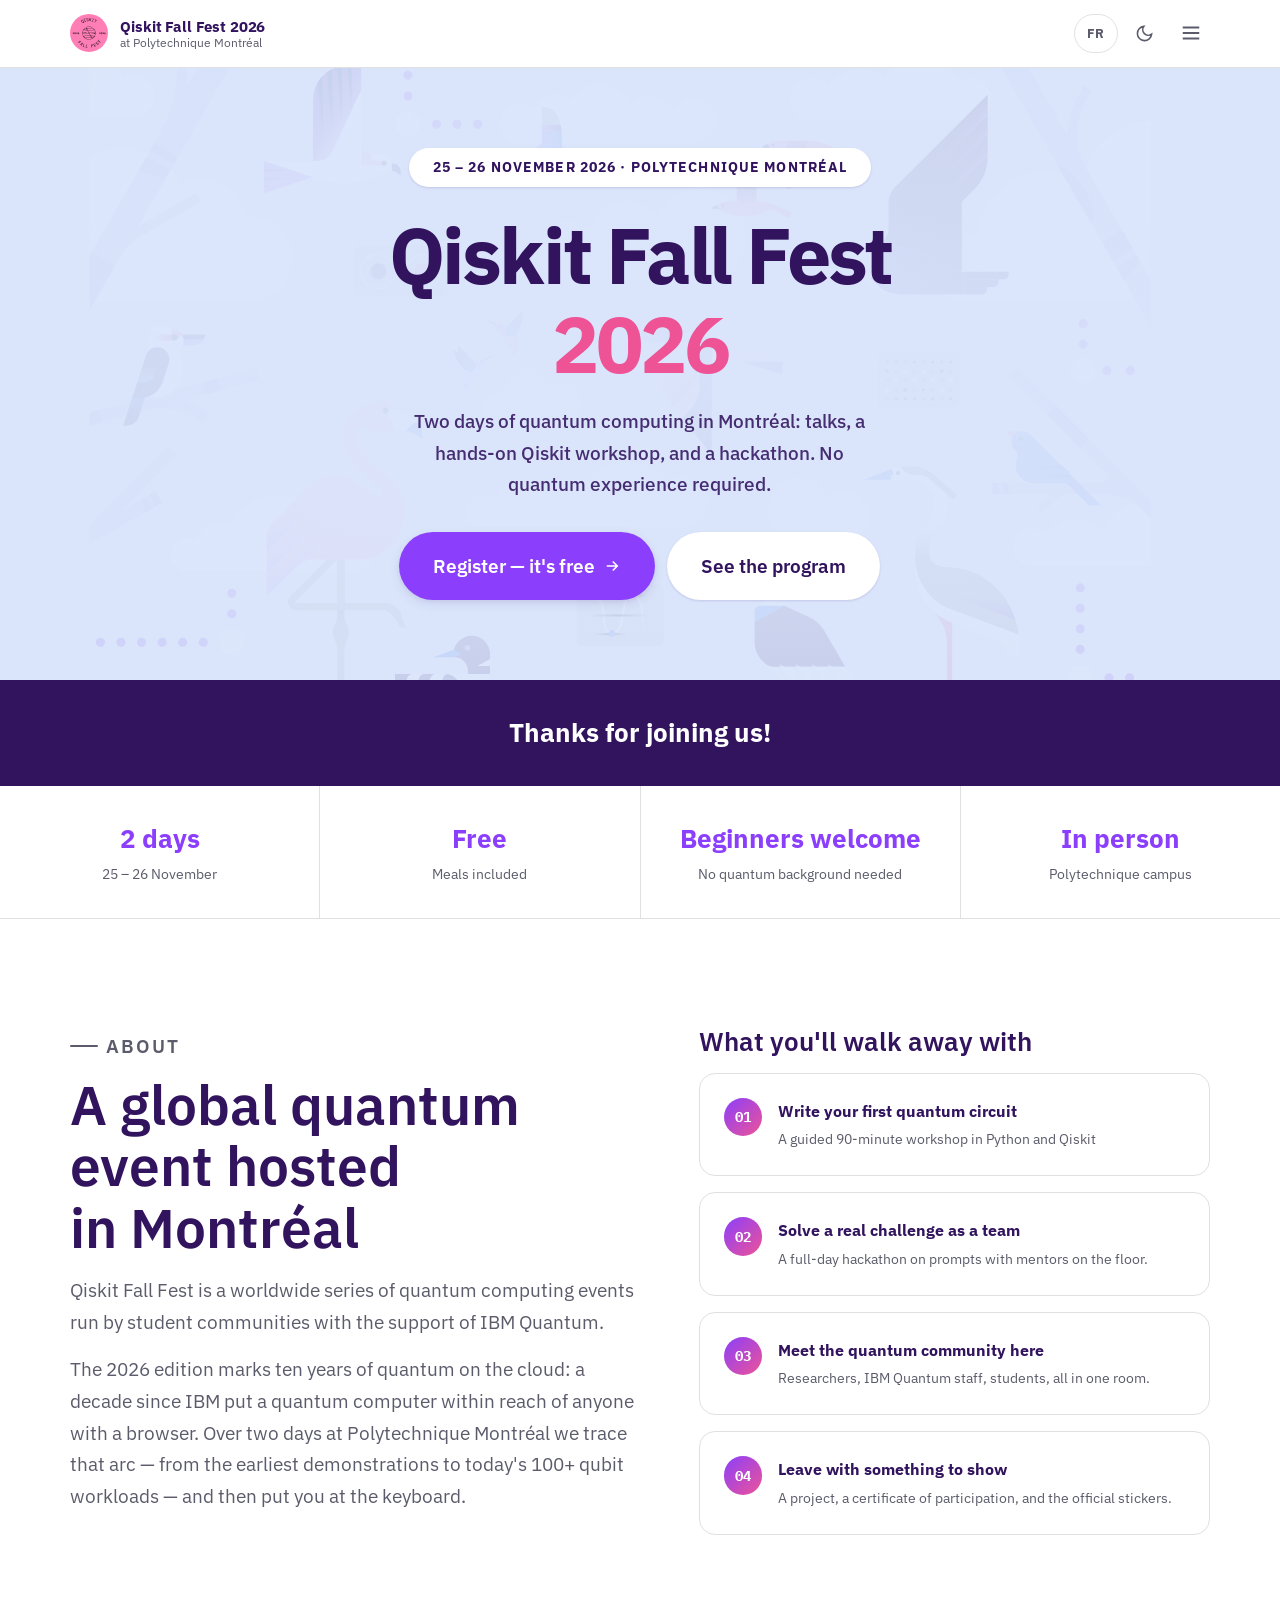
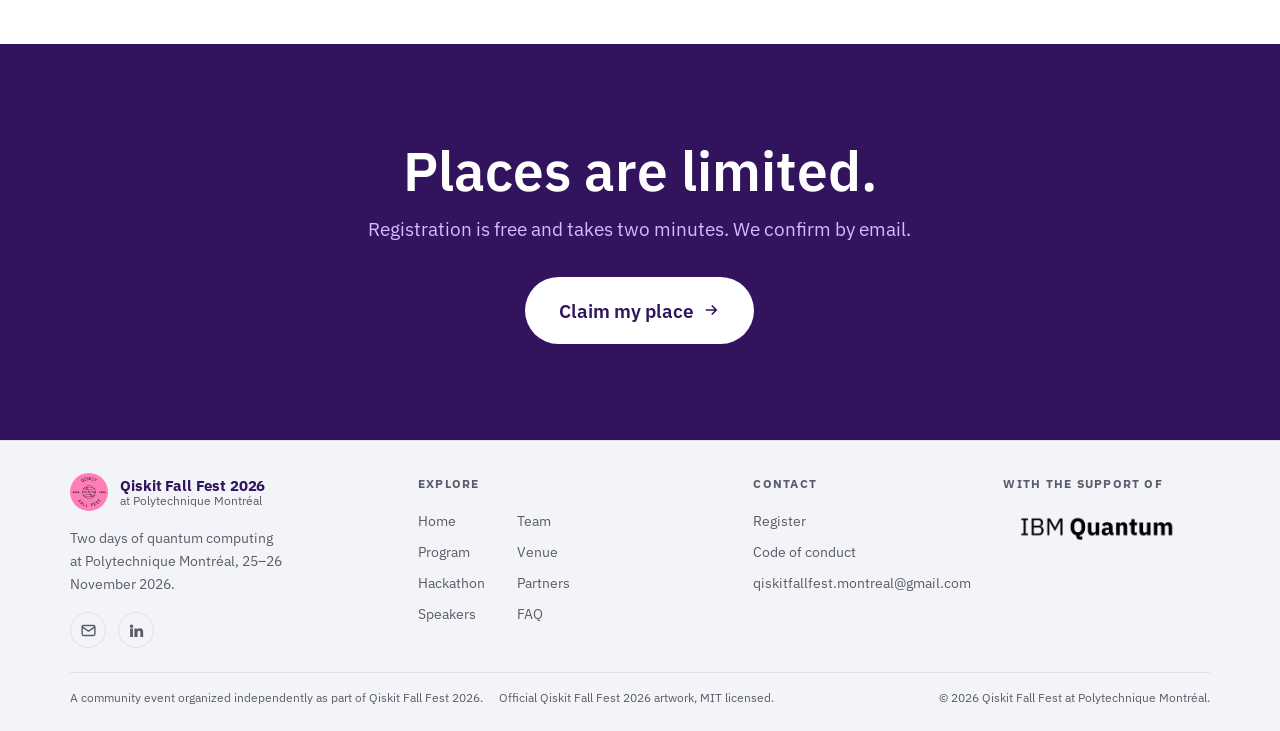
==== commit ad3a6b01: "applied some changes" ====
--- a/index.html
+++ b/index.html
@@ -3,13 +3,13 @@
 <head>
 <meta charset="utf-8">
 <meta name="viewport" content="width=device-width, initial-scale=1">
-<title>Qiskit Fall Fest 2026 — Polytechnique Montréal</title>
+<title>Qiskit Fall Fest 2026 at Polytechnique Montréal</title>
 <meta name="description" content="Deux jours d'informatique quantique à Polytechnique Montréal, les 25 et 26 novembre 2026 : conférences, atelier Qiskit et hackathon. Gratuit, débutants bienvenus.">
 <link rel="canonical" href="https://pkeyela.github.io/qiskit-fall-fest-2026/">
 
 <meta property="og:type" content="website">
-<meta property="og:site_name" content="Qiskit Fall Fest 2026 — Polytechnique Montréal">
-<meta property="og:title" content="Qiskit Fall Fest 2026 — Polytechnique Montréal">
+<meta property="og:site_name" content="Qiskit Fall Fest 2026 at Polytechnique Montréal">
+<meta property="og:title" content="Qiskit Fall Fest 2026 at Polytechnique Montréal">
 <meta property="og:description" content="25–26 novembre 2026. Conférences, atelier Qiskit et hackathon. Gratuit, débutants bienvenus.">
 <meta property="og:url" content="https://pkeyela.github.io/qiskit-fall-fest-2026/">
 <meta property="og:image" content="https://pkeyela.github.io/qiskit-fall-fest-2026/assets/img/og-image.png">
@@ -19,7 +19,7 @@
 <meta property="og:locale" content="fr_CA">
 <meta property="og:locale:alternate" content="en_CA">
 <meta name="twitter:card" content="summary_large_image">
-<meta name="twitter:title" content="Qiskit Fall Fest 2026 — Polytechnique Montréal">
+<meta name="twitter:title" content="Qiskit Fall Fest 2026 at Polytechnique Montréal">
 <meta name="twitter:description" content="25–26 novembre 2026. Conférences, atelier Qiskit et hackathon. Gratuit.">
 <meta name="twitter:image" content="https://pkeyela.github.io/qiskit-fall-fest-2026/assets/img/og-image.png">
 
@@ -39,7 +39,7 @@
 {
   "@context": "https://schema.org",
   "@type": "Event",
-  "name": "Qiskit Fall Fest 2026 — Polytechnique Montréal",
+  "name": "Qiskit Fall Fest 2026 at Polytechnique Montréal",
   "description": "Deux jours d'informatique quantique : conférences, atelier Qiskit pratique et hackathon.",
   "startDate": "2026-11-25T08:30:00-05:00",
   "endDate": "2026-11-26T18:00:00-05:00",
@@ -58,7 +58,7 @@
       "addressCountry": "CA"
     }
   },
-  "organizer": { "@type": "Organization", "name": "Qiskit Fall Fest 2026 — Polytechnique Montréal" },
+  "organizer": { "@type": "Organization", "name": "Qiskit Fall Fest 2026 at Polytechnique Montréal" },
   "offers": {
     "@type": "Offer", "price": "0", "priceCurrency": "CAD",
     "availability": "https://schema.org/InStock",
--- a/assets/css/tokens.css
+++ b/assets/css/tokens.css
@@ -68,9 +68,12 @@
   --fs-base: 1rem;
   --fs-md:   clamp(1.05rem, 0.99rem + 0.3vw, 1.2rem);
   --fs-lg:   clamp(1.25rem, 1.1rem + 0.7vw, 1.6rem);
-  --fs-xl:   clamp(1.6rem, 1.3rem + 1.4vw, 2.3rem);
-  --fs-2xl:  clamp(2rem, 1.5rem + 2.4vw, 3.2rem);
-  --fs-3xl:  clamp(2.5rem, 1.6rem + 4.2vw, 5rem);
+  /* Display sizes keep growing further before capping, so headings don't look
+     undersized on a large monitor. Body sizes deliberately do NOT grow — 16px
+     body text is right at every screen size. */
+  --fs-xl:   clamp(1.6rem, 1.3rem + 1.4vw, 2.6rem);
+  --fs-2xl:  clamp(2rem, 1.5rem + 2.4vw, 3.8rem);
+  --fs-3xl:  clamp(2.5rem, 1.6rem + 4.2vw, 6rem);
 
   --lh-tight: 1.12;
   --lh-snug:  1.3;
@@ -90,8 +93,16 @@
   --shadow-md: 0 4px 12px rgba(49, 19, 94, .08), 0 2px 4px rgba(49, 19, 94, .06);
   --shadow-lg: 0 12px 32px rgba(49, 19, 94, .12), 0 4px 8px rgba(49, 19, 94, .06);
 
-  --maxw: 1200px;
+  /* FLUID container: grows with the viewport instead of stopping at a fixed
+     pixel width, so the page never looks marooned in the middle of a big
+     monitor. The 1800px ceiling is a sanity bound for ultrawide displays.
+     Paragraph width is protected separately by --maxw-prose below. */
+  --maxw: min(93vw, 1800px);
   --maxw-prose: 68ch;
+
+  /* Padding inside the container. Only visible when the viewport is narrower
+     than the container's max — it is what stops text touching the bezel. */
+  --gutter: clamp(1rem, 2vw, 2rem);
 
   --ease: cubic-bezier(.2, .7, .3, 1);
   --dur: 220ms;
--- a/assets/css/main.css
+++ b/assets/css/main.css
@@ -49,7 +49,15 @@
 }
 
 /* ---------- Layout ------------------------------------------------------ */
-.wrap { width: min(100% - 2.5rem, var(--maxw)); margin-inline: auto; }
+/* The single container every page uses. Uses max-width + padding rather than
+   a computed `width`, so a child that also sets `width: 100%` (the header did)
+   can no longer knock the container out of its bounds. */
+.wrap {
+  width: 100%;
+  max-width: var(--maxw);
+  margin-inline: auto;
+  padding-inline: var(--gutter);
+}
 .section { padding-block: var(--section-y); position: relative; }
 .section--alt { background: var(--bg-alt); }
 .section--sunken { background: var(--bg-sunken); }
@@ -105,7 +113,8 @@
   transition: box-shadow var(--dur) var(--ease);
 }
 .header.is-stuck { box-shadow: var(--shadow-sm); }
-.header__inner { display: flex; align-items: center; gap: var(--sp-5); width: 100%; }
+/* No `width` here — .wrap owns the sizing. */
+.header__inner { display: flex; align-items: center; gap: var(--sp-5); }
 
 .brand { display: flex; align-items: center; gap: var(--sp-3); text-decoration: none; flex-shrink: 0; }
 /* The badge is a circular vector with transparent corners — no background,
@@ -159,7 +168,10 @@
   position: relative;
   background: var(--hero-ground, var(--ff-peri-20));
   overflow: hidden; isolation: isolate;
-  padding-block: clamp(3.5rem, 2rem + 7vw, 7.5rem);
+  /* Tuned so the countdown peeks above the fold on a 1366x768 laptop and is
+     fully visible from 1440x900 up — a partially-visible next section is what
+     tells people the page continues. Don't grow this back. */
+  padding-block: clamp(2.5rem, 1.5rem + 4.5vw, 5rem);
 }
 .hero__bg {
   position: absolute; inset: 0; z-index: -3;
@@ -258,7 +270,9 @@
 .about__grid { display: grid; gap: var(--sp-7); grid-template-columns: 1fr; }
 @media (min-width: 900px) { .about__grid { grid-template-columns: 1.05fr .95fr; gap: var(--sp-8); } }
 .about__body p + p { margin-top: var(--sp-4); }
-.about__body p { font-size: var(--fs-md); color: var(--text-muted); }
+/* Capped so widening the container never stretches paragraphs past a
+   comfortable line length. */
+.about__body p { font-size: var(--fs-md); color: var(--text-muted); max-width: var(--maxw-prose); }
 
 .outcomes { display: grid; gap: var(--sp-4); }
 .outcome {
@@ -356,7 +370,10 @@
 .ticks li { display: grid; grid-template-columns: auto 1fr; gap: var(--sp-3); padding-block: var(--sp-2); font-size: var(--fs-sm); }
 .ticks svg { color: var(--accent-2); margin-top: .35rem; }
 
-.criteria { display: grid; gap: var(--sp-4); grid-template-columns: repeat(auto-fit, minmax(150px, 1fr)); }
+/* Fixed 2 columns so the four criteria read as a 2x2 block instead of
+   auto-fitting to 3 + 1 orphan in a wide card. */
+.criteria { display: grid; gap: var(--sp-4); grid-template-columns: repeat(2, minmax(0, 1fr)); }
+@media (max-width: 460px) { .criteria { grid-template-columns: 1fr; } }
 .crit { padding: var(--sp-4); border-radius: var(--r-md); background: var(--bg-alt); border: 1px solid var(--border); }
 .crit__t { font-size: var(--fs-sm); font-weight: 700; margin-bottom: var(--sp-1); }
 .crit__d { font-size: var(--fs-xs); color: var(--text-muted); }
@@ -370,6 +387,7 @@
 
 /* ---------- People ------------------------------------------------------ */
 .people { display: grid; gap: var(--sp-5); grid-template-columns: repeat(auto-fill, minmax(180px, 1fr)); }
+#team-list { grid-template-columns: repeat(auto-fit, minmax(180px, 220px)); justify-content: center; }
 .person { text-align: center; }
 .person__link { text-decoration: none; display: block; }
 .person__media {
@@ -453,17 +471,40 @@
 .cta p { color: var(--ff-purple-30); margin-bottom: var(--sp-6); font-size: var(--fs-md); }
 
 /* ---------- Footer ------------------------------------------------------ */
-.footer { background: var(--bg-alt); border-top: 1px solid var(--border); padding-block: var(--sp-7) var(--sp-6); font-size: var(--fs-sm); }
-.footer__top { display: grid; gap: var(--sp-6); grid-template-columns: 1fr; margin-bottom: var(--sp-6); }
-@media (min-width: 760px) { .footer__top { grid-template-columns: 1.5fr 1fr 1fr; gap: var(--sp-7); } }
+.footer { background: var(--bg-alt); border-top: 1px solid var(--border); padding-block: var(--sp-6) var(--sp-5); font-size: var(--fs-sm); }
+.footer__top { display: grid; gap: var(--sp-5); grid-template-columns: 1fr; margin-bottom: var(--sp-5); }
+@media (min-width: 700px)  { .footer__top { grid-template-columns: 1fr 1fr; gap: var(--sp-6); } }
+/* Four columns so EXPLORE, CONTACT and WITH THE SUPPORT OF share one line. */
+@media (min-width: 1000px) { .footer__top { grid-template-columns: 1.3fr 1.25fr 0.85fr 0.85fr; gap: var(--sp-6); } }
 .footer__h { font-size: var(--fs-xs); font-weight: 700; letter-spacing: .1em; text-transform: uppercase; color: var(--text-muted); margin-bottom: var(--sp-3); }
 .footer__tag { color: var(--text-muted); max-width: 34ch; }
 .footer a { color: var(--text-muted); text-decoration: none; transition: color var(--dur) var(--ease); }
 .footer a:hover { color: var(--accent); text-decoration: underline; }
 .footer .brand a, .footer .brand__t { color: var(--text); }
 .footer__links li { padding-block: var(--sp-1); }
-.footer__bot { border-top: 1px solid var(--border); padding-top: var(--sp-5); color: var(--text-muted); display: grid; gap: var(--sp-2); }
-.footer__bot p { font-size: var(--fs-xs); }
+
+/* EXPLORE: fill 4 rows, then start a second column. Halves the block's height
+   and keeps the heading aligned with the first column. */
+.footer__links--split {
+  display: grid;
+  grid-template-rows: repeat(4, auto);
+  grid-auto-flow: column;
+  justify-content: start;
+  column-gap: var(--sp-6);
+}
+
+/* Compact single-line ending: legal notices left, copyright right. */
+.footer__bot {
+  border-top: 1px solid var(--border); padding-top: var(--sp-4);
+  color: var(--text-muted);
+  display: flex; flex-wrap: wrap; align-items: baseline;
+  justify-content: space-between; gap: var(--sp-2) var(--sp-4);
+}
+.footer__legal { display: flex; flex-wrap: wrap; gap: var(--sp-2) var(--sp-4); }
+/* Slightly below --fs-xs: the French legal strings need 1243px at 12.5px and
+   only 1194px is available. Shrinking the fine print keeps the full wording. */
+.footer__bot p { font-size: 0.72rem; line-height: 1.5; }
+.footer__copy { margin-left: auto; text-align: right; }
 .socials { display: flex; gap: var(--sp-3); margin-top: var(--sp-4); }
 .socials a { display: grid; place-items: center; width: 36px; height: 36px; border-radius: var(--r-pill); border: 1px solid var(--border); }
 .socials a:hover { border-color: var(--accent); color: var(--accent); }
@@ -480,18 +521,21 @@
 }
 .ibmq-link:hover { opacity: .7; text-decoration: none; }
 .ibmq {
-  display: inline-flex; align-items: baseline; gap: .28em;
-  font-family: var(--font-sans);
-  font-size: 1.45rem; line-height: 1; color: var(--text);
-  white-space: nowrap;
+  display: block;
+  width: 180px;
+  max-width: 100%;
+  height: auto;
+  vertical-align: middle;
+  color: var(--text);
 }
 /* The footer's generic link colour must not win over the lockup. */
 .footer .ibmq-link, .footer .ibmq-link:hover { color: var(--text); }
-.ibmq__ibm { font-weight: 400; letter-spacing: -.012em; }
-.ibmq__q   { font-weight: 700; letter-spacing: -.022em; }
 
 /* ---------- Mobile nav -------------------------------------------------- */
-@media (max-width: 1100px) {
+/* Drawer below 1300px. The container is fluid (93vw), so the header's usable
+   width is 0.93*viewport - 2*gutter. The 8-item nav needs 1112px, which is
+   only reached around 1250px; 1300px leaves ~45px of real headroom. */
+@media (max-width: 1299px) {
   .burger { display: grid; }
   .nav__list {
     position: fixed; inset: var(--header-h) 0 auto 0;
@@ -509,8 +553,26 @@
   .nav__link[aria-current="page"]::after { display: none; }
   .nav__cta { display: none; }
 }
-@media (min-width: 1101px) { .nav__list { transform: none !important; } }
-@media (max-width: 420px) { .brand__s { display: none; } }
+@media (min-width: 1300px) { .nav__list { transform: none !important; } }
+/* Small phones: the brand + three tool buttons have to fit inside
+   (viewport - 2*gutter). */
+@media (max-width: 420px) {
+  .brand__s { display: none; }
+  .brand__t { font-size: 0.88rem; }
+  .nav__tools { gap: var(--sp-1); }
+  .header__inner { gap: var(--sp-3); }
+}
+/* Below ~340px the wordmark and the three tool buttons cannot both fit.
+   Drop the wordmark — the badge still links home. */
+@media (max-width: 340px) { .brand__t { display: none; } }
+
+/* Four countdown units at their default width need 344px; a 320px phone only
+   offers ~273px inside the gutter. Tighten the row rather than overflow. */
+@media (max-width: 400px) {
+  .countdown__units { gap: var(--sp-3); }
+  .cd-unit { min-width: 3.4rem; }
+  .countdown__inner { gap: var(--sp-4); }
+}
 
 /* ---------- Reveal ------------------------------------------------------ */
 .reveal { opacity: 0; transform: translateY(20px); transition: opacity .6s var(--ease), transform .6s var(--ease); }
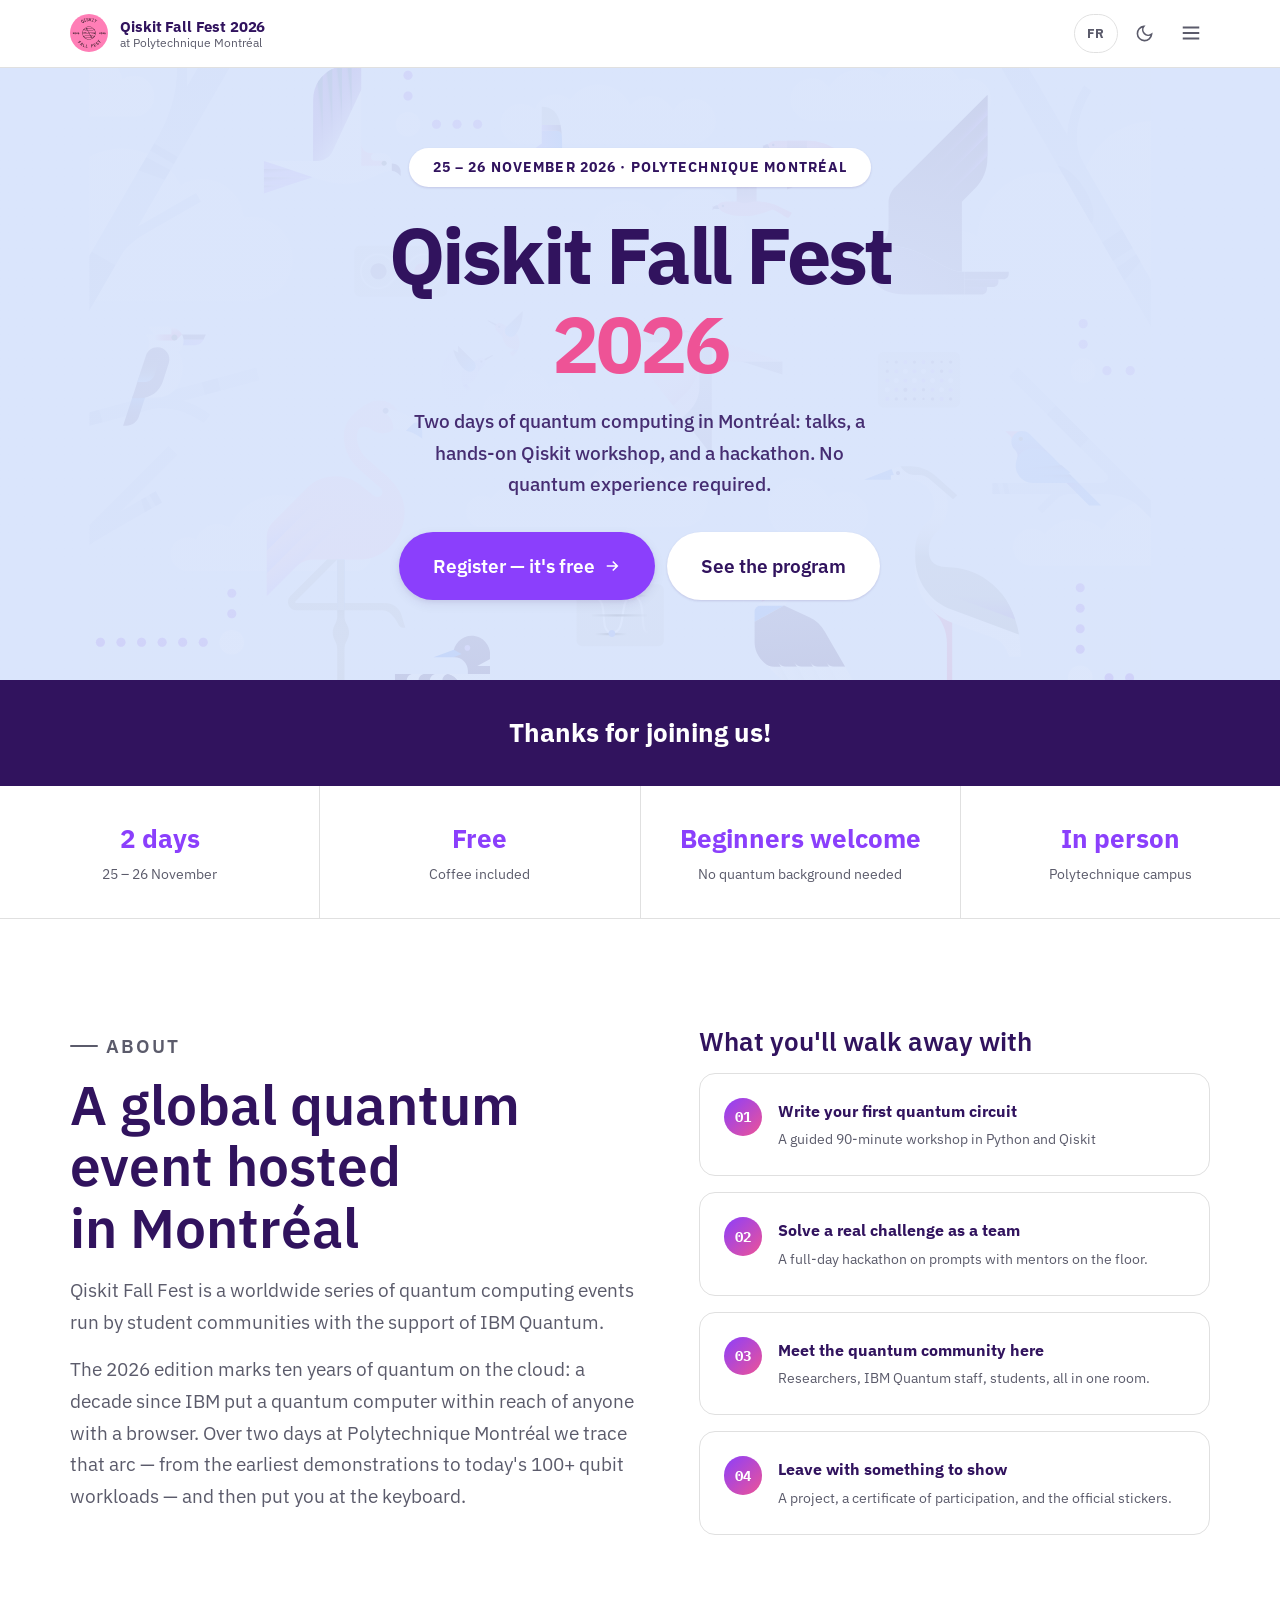
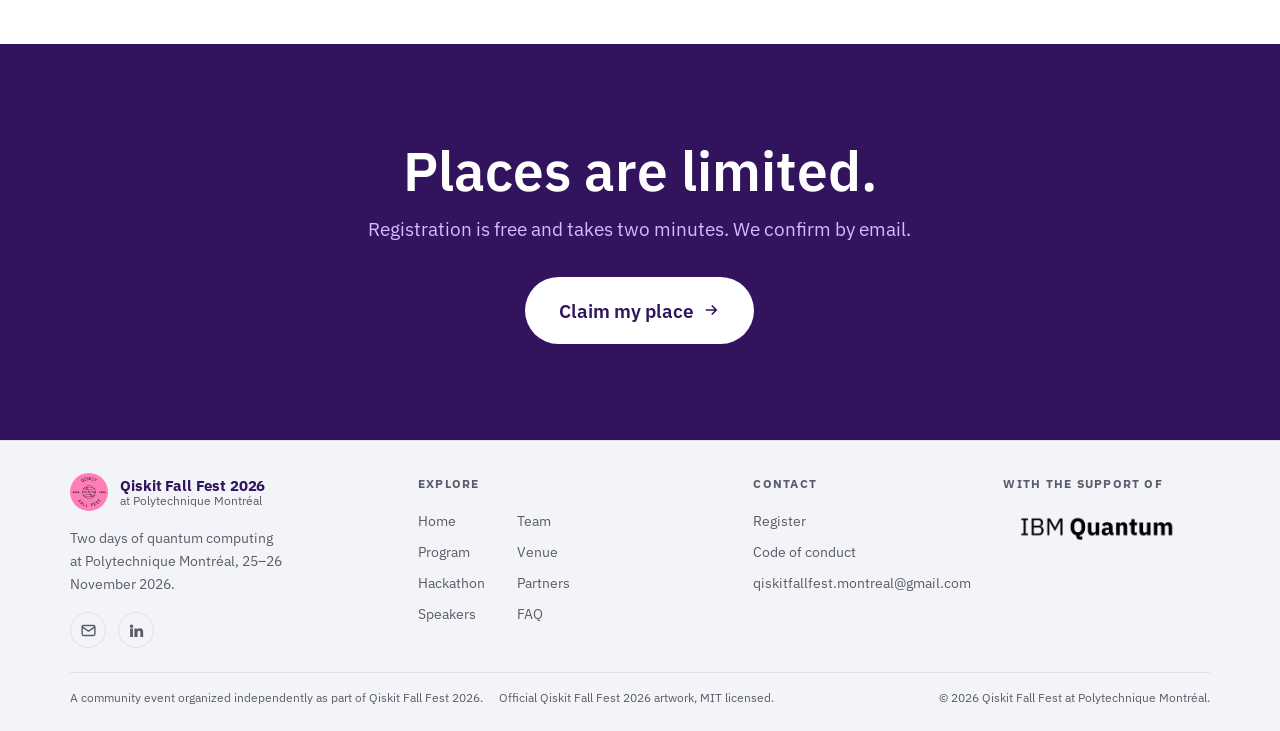
==== commit 78eb07cb: "Update program schedule" ====
--- a/index.html
+++ b/index.html
@@ -5,14 +5,14 @@
 <meta name="viewport" content="width=device-width, initial-scale=1">
 <title>Qiskit Fall Fest 2026 at Polytechnique Montréal</title>
 <meta name="description" content="Deux jours d'informatique quantique à Polytechnique Montréal, les 25 et 26 novembre 2026 : conférences, atelier Qiskit et hackathon. Gratuit, débutants bienvenus.">
-<link rel="canonical" href="https://pkeyela.github.io/qiskit-fall-fest-2026/">
+<link rel="canonical" href="https://qiskitfallfestmtl.github.io/qiskit-fall-fest-2026/">
 
 <meta property="og:type" content="website">
 <meta property="og:site_name" content="Qiskit Fall Fest 2026 at Polytechnique Montréal">
 <meta property="og:title" content="Qiskit Fall Fest 2026 at Polytechnique Montréal">
 <meta property="og:description" content="25–26 novembre 2026. Conférences, atelier Qiskit et hackathon. Gratuit, débutants bienvenus.">
-<meta property="og:url" content="https://pkeyela.github.io/qiskit-fall-fest-2026/">
-<meta property="og:image" content="https://pkeyela.github.io/qiskit-fall-fest-2026/assets/img/og-image.png">
+<meta property="og:url" content="https://qiskitfallfestmtl.github.io/qiskit-fall-fest-2026/">
+<meta property="og:image" content="https://qiskitfallfestmtl.github.io/qiskit-fall-fest-2026/assets/img/og-image.png">
 <meta property="og:image:width" content="1200">
 <meta property="og:image:height" content="630">
 <meta property="og:image:alt" content="Illustration officielle du Qiskit Fall Fest 2026 : des oiseaux stylisés en migration sur fond bleu pervenche.">
@@ -21,7 +21,7 @@
 <meta name="twitter:card" content="summary_large_image">
 <meta name="twitter:title" content="Qiskit Fall Fest 2026 at Polytechnique Montréal">
 <meta name="twitter:description" content="25–26 novembre 2026. Conférences, atelier Qiskit et hackathon. Gratuit.">
-<meta name="twitter:image" content="https://pkeyela.github.io/qiskit-fall-fest-2026/assets/img/og-image.png">
+<meta name="twitter:image" content="https://qiskitfallfestmtl.github.io/qiskit-fall-fest-2026/assets/img/og-image.png">
 
 <link rel="icon" href="favicon.ico" sizes="any">
 <link rel="icon" type="image/png" sizes="32x32" href="assets/img/favicon-32.png">
@@ -41,11 +41,11 @@
   "@type": "Event",
   "name": "Qiskit Fall Fest 2026 at Polytechnique Montréal",
   "description": "Deux jours d'informatique quantique : conférences, atelier Qiskit pratique et hackathon.",
-  "startDate": "2026-11-25T08:30:00-05:00",
-  "endDate": "2026-11-26T18:00:00-05:00",
+  "startDate": "2026-11-25T08:00:00-05:00",
+  "endDate": "2026-11-26T17:45:00-05:00",
   "eventStatus": "https://schema.org/EventScheduled",
   "eventAttendanceMode": "https://schema.org/OfflineEventAttendanceMode",
-  "image": "https://pkeyela.github.io/qiskit-fall-fest-2026/assets/img/og-image.png",
+  "image": "https://qiskitfallfestmtl.github.io/qiskit-fall-fest-2026/assets/img/og-image.png",
   "location": {
     "@type": "Place",
     "name": "Polytechnique Montréal",
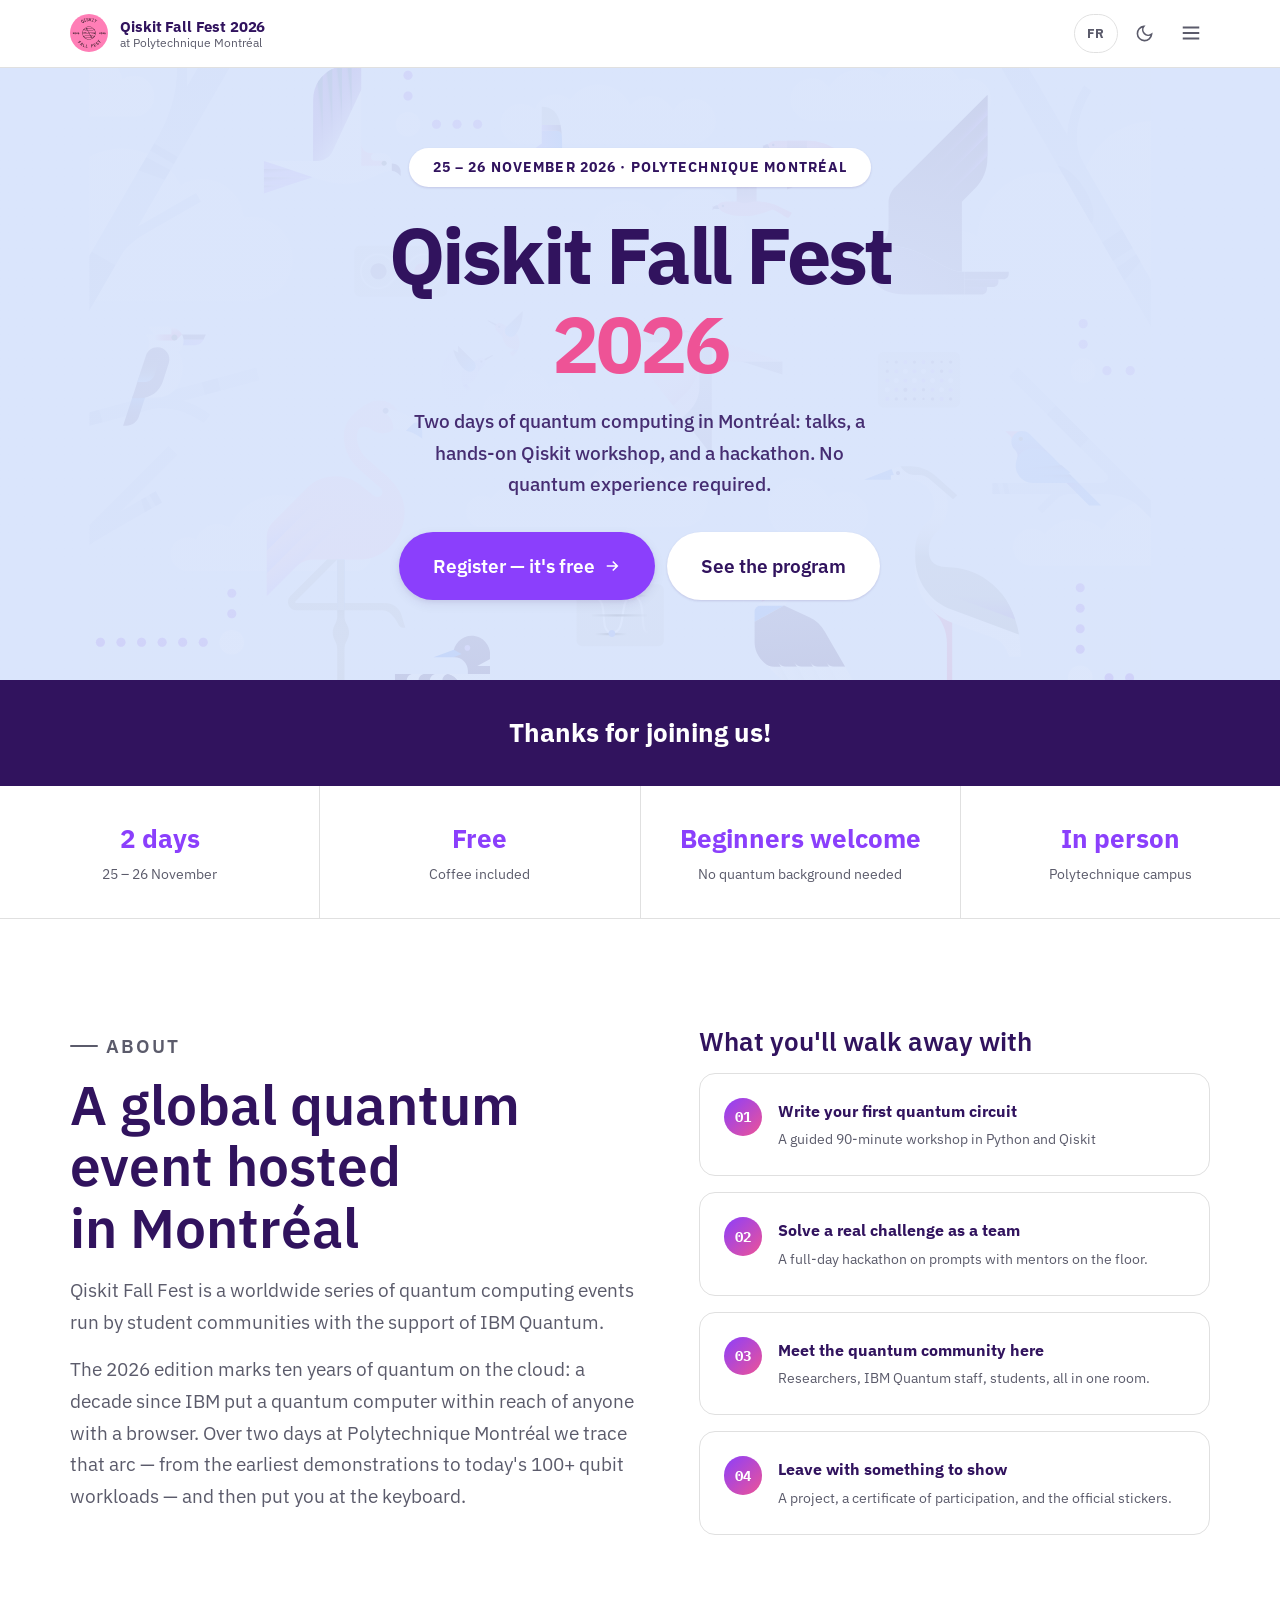
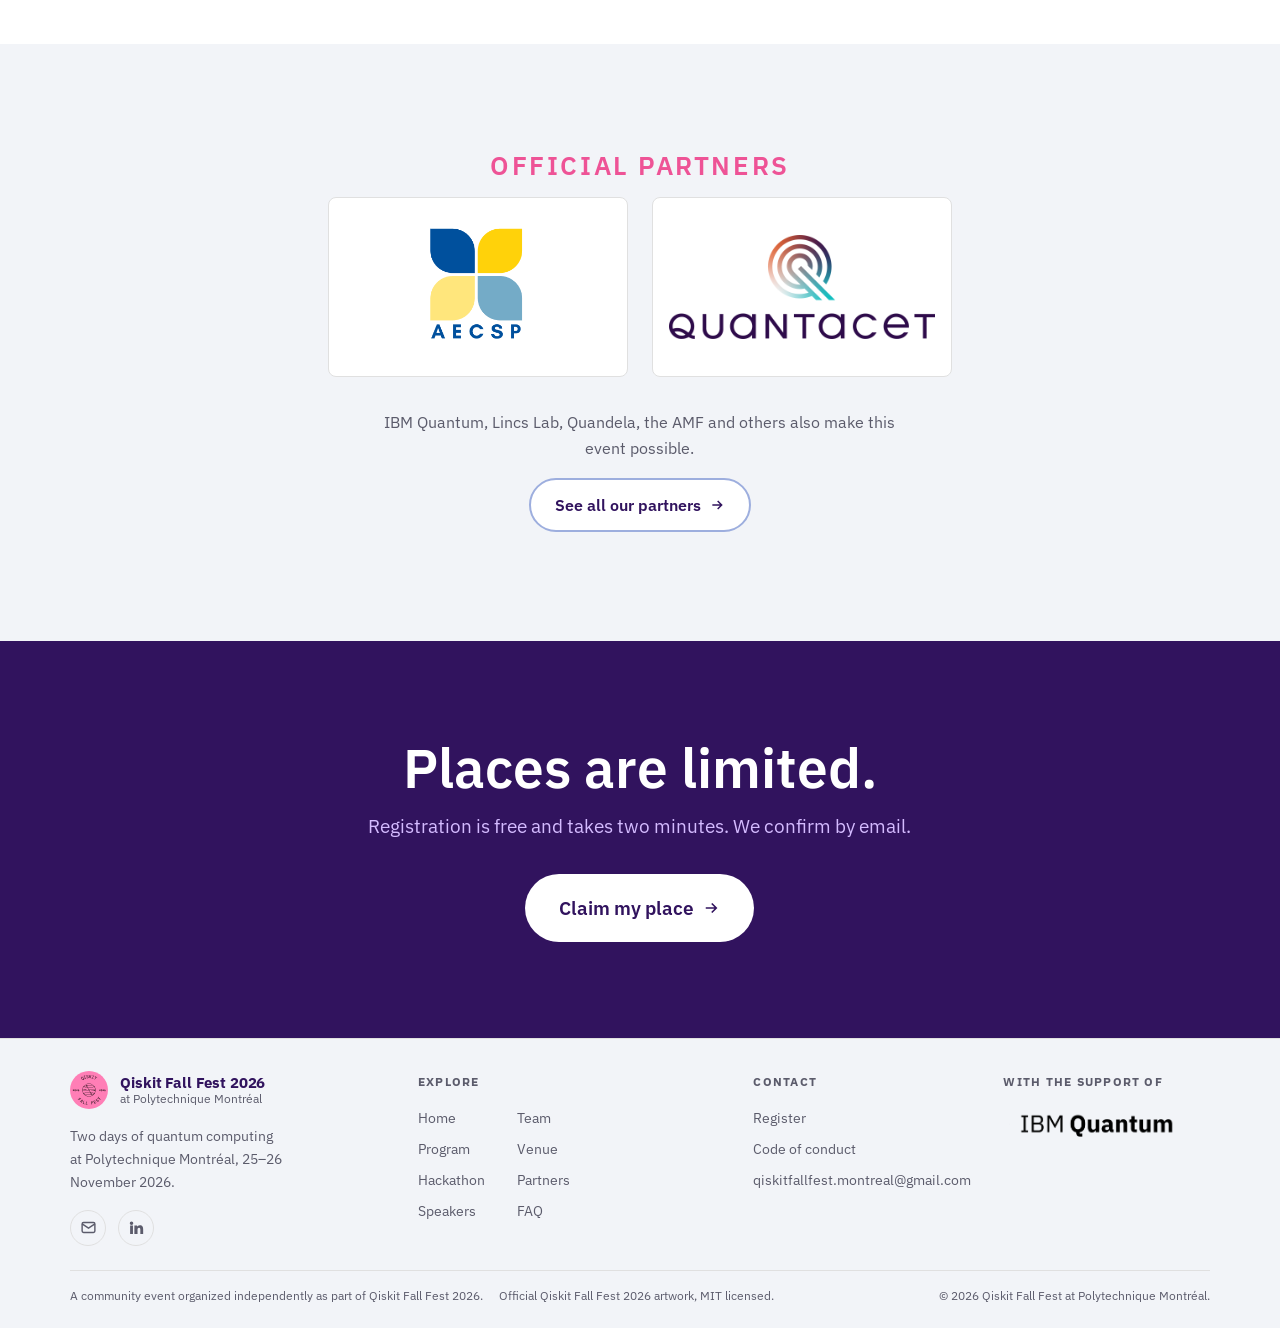
==== commit ca09e36b: "updated the partner's page" ====
--- a/index.html
+++ b/index.html
@@ -137,6 +137,19 @@
     </div>
   </section>
 
+  <section class="section section--alt home-partners">
+    <div class="wrap">
+      <div class="partners partners--home reveal" id="home-partners" data-groups="supporters"></div>
+      <div class="home-partners__more">
+        <p data-i18n="home.partners.more.p"></p>
+        <a class="btn btn--ghost" href="partners.html">
+          <span data-i18n="home.partners.more.cta"></span>
+          <svg class="arw" width="16" height="16" viewBox="0 0 24 24" fill="none" stroke="currentColor" stroke-width="2.2" aria-hidden="true"><path d="M5 12h14M13 6l6 6-6 6"/></svg>
+        </a>
+      </div>
+    </div>
+  </section>
+
 </main>
 
 <div id="site-footer"></div>
--- a/assets/css/main.css
+++ b/assets/css/main.css
@@ -424,9 +424,37 @@
 .map-embed { width: 100%; aspect-ratio: 4/3; border: 0; border-radius: var(--r-lg); box-shadow: var(--shadow-md); background: var(--bg-alt); }
 
 /* ---------- Partners ---------------------------------------------------- */
-.logos { display: flex; flex-wrap: wrap; gap: var(--sp-5); align-items: center; }
-.logos a, .logos div { display: grid; place-items: center; min-width: 150px; min-height: 74px; padding: var(--sp-4); background: var(--surface); border: 1px solid var(--border); border-radius: var(--r-md); }
-.logos img { max-height: 44px; width: auto; }
+/* Sizes — edit here.  The logo shrinks to fit inside its tile, minus the padding. */
+.logos {
+  --tile-w: 240px;  --tile-h: 130px;  --tile-pad: var(--sp-4);   /* normal categories */
+  --name-size: var(--fs-md);                                     /* name shown when there is no logo */
+}
+.logos--lg {
+  --tile-w: 420px;  --tile-h: 260px;  --tile-pad: var(--sp-5);   /* categories with size: "lg" */
+}
+
+.logos { display: flex; flex-wrap: wrap; gap: var(--sp-5); align-items: center; justify-content: center; }
+/* White in both themes: most partner logos are dark-on-light. */
+.logos a, .logos div {
+  display: flex; align-items: center; justify-content: center;
+  width: var(--tile-w); max-width: 100%; height: var(--tile-h); padding: var(--tile-pad);
+  background: #fff; border: 1px solid var(--border); border-radius: var(--r-md);
+}
+.logos img { max-width: 100%; max-height: 100%; width: auto; height: auto; min-width: 0; object-fit: contain; }
+.logos__name { font-size: var(--name-size); font-weight: 700; color: #1a1a1a; text-align: center; }
+.logos a:hover { border-color: var(--accent); box-shadow: var(--shadow-md); }
+
+.partners { display: grid; gap: var(--sp-8); }
+/* Homepage band: smaller tiles than the partners page. */
+.partners--home .logos--lg { --tile-w: 300px; --tile-h: 180px; --tile-pad: var(--sp-4); }
+.home-partners__more { margin-top: var(--sp-6); display: grid; justify-items: center; gap: var(--sp-4); text-align: center; color: var(--text-muted); }
+.home-partners__more p { max-width: 52ch; }
+.partner-group__t {
+  font-size: var(--fs-lg); font-weight: 600; letter-spacing: .1em;
+  text-transform: uppercase; text-align: center;
+  color: var(--accent-2);
+  margin-bottom: var(--sp-4);
+}
 
 .tba {
   display: grid; place-items: center; gap: var(--sp-4);
